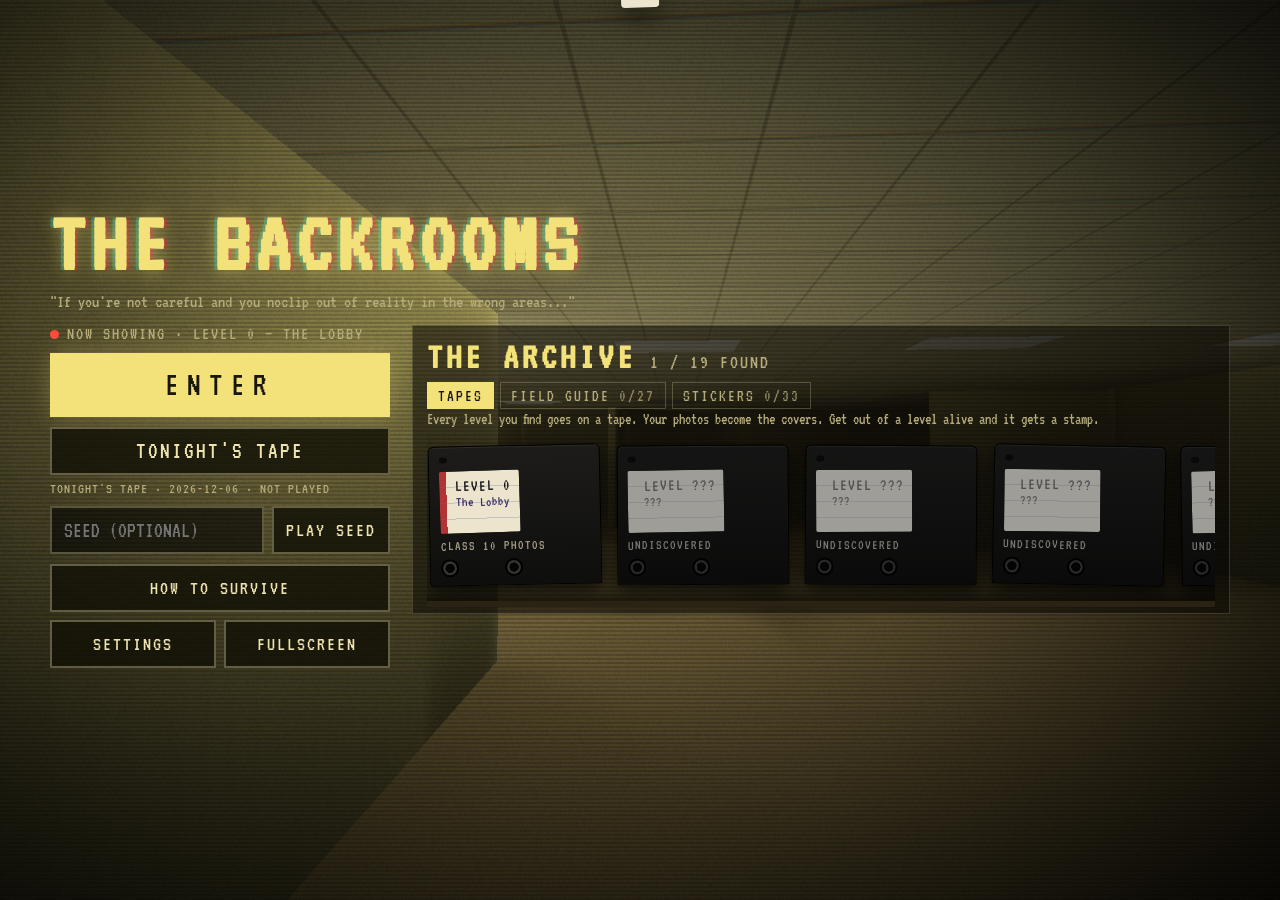
==== index.html @ b068b350 "Add Level 10 — Bumper Crop Endless farm plots streamed around the player: golden wheat, pale barley," ====
<!doctype html>
<html lang="en">
<head>
  <meta charset="utf-8">
  <meta name="viewport" content="width=device-width, initial-scale=1, maximum-scale=1, user-scalable=no, viewport-fit=cover">
  <meta name="theme-color" content="#1a1708">
  <meta name="apple-mobile-web-app-capable" content="yes">
  <meta name="mobile-web-app-capable" content="yes">
  <meta name="apple-mobile-web-app-status-bar-style" content="black-translucent">
  <title>The Backrooms</title>
  <link rel="manifest" href="manifest.webmanifest">
  <link rel="preconnect" href="https://fonts.googleapis.com">
  <link rel="preconnect" href="https://fonts.gstatic.com" crossorigin>
  <link href="https://fonts.googleapis.com/css2?family=VT323&family=Permanent+Marker&display=swap" rel="stylesheet">
  <link rel="stylesheet" href="css/style.css">
  <script type="importmap">
    { "imports": { "three": "./vendor/three.module.min.js" } }
  </script>
</head>
<body>
  <div id="game"></div>

  <!-- Touch controls: joystick + look area cover the screen; buttons on top. -->
  <div id="touch-layer" class="hidden">
    <div id="joy-base"><div id="joy-knob"></div></div>
  </div>
  <div id="touch-buttons" class="hidden">
    <button class="tbtn big hidden" id="btn-act" aria-label="Action"><svg viewBox="0 0 24 24"><path d="M3 21L19 5M15 4l5 0 0 5M8 13l3 3" fill="none" stroke="currentColor" stroke-width="2" stroke-linecap="round"/></svg><span id="act-label"></span></button>
    <button class="tbtn slot disabled" id="btn-slot0" aria-label="Use backpack slot 1"><span>1</span></button>
    <button class="tbtn slot disabled" id="btn-slot1" aria-label="Use backpack slot 2"><span>2</span></button>
    <button class="tbtn slot disabled" id="btn-slot2" aria-label="Use backpack slot 3"><span>3</span></button>
    <button class="tbtn slot disabled" id="btn-slot3" aria-label="Use backpack slot 4"><span>4</span></button>
    <button class="tbtn" id="btn-ears" aria-label="Cover ears">
      <svg viewBox="0 0 24 24"><path d="M7 9a5 5 0 0 1 10 0c0 3-3 4-3 7a3 3 0 0 1-5 2" fill="none" stroke="currentColor" stroke-width="2" stroke-linecap="round"/><path d="M10 10a2 2 0 0 1 4 0" fill="none" stroke="currentColor" stroke-width="2" stroke-linecap="round"/></svg>
      <span id="cover-label">EARS</span>
    </button>
    <button class="tbtn" id="btn-drink" aria-label="Drink Almond Water">
      <svg viewBox="0 0 24 24"><path d="M10 2h4v3l2 3v13a1 1 0 0 1-1 1H9a1 1 0 0 1-1-1V8l2-3z" fill="none" stroke="currentColor" stroke-width="2" stroke-linejoin="round"/><path d="M8 13h8" stroke="currentColor" stroke-width="2"/></svg>
      <span id="drink-count">0</span>
    </button>
    <button class="tbtn" id="btn-light" aria-label="Flashlight">
      <svg viewBox="0 0 24 24"><path d="M6 3h12l-2 6H8z" fill="none" stroke="currentColor" stroke-width="2" stroke-linejoin="round"/><path d="M9 9h6v12H9z" fill="none" stroke="currentColor" stroke-width="2"/></svg>
      <span>LIGHT</span>
    </button>
    <button class="tbtn big" id="btn-run" aria-label="Run">
      <svg viewBox="0 0 24 24"><circle cx="14" cy="4" r="2" fill="currentColor"/><path d="M8 21l3-6 3 2v5M6 11l3-3h4l2 4 3 1M11 8l-1 6" fill="none" stroke="currentColor" stroke-width="2" stroke-linecap="round" stroke-linejoin="round"/></svg>
      <span>RUN</span>
    </button>
  </div>

  <div id="hud" class="hidden">
    <div id="rec"><span class="dot"></span>REC <span id="rec-time">00:00:00</span></div>
    <div id="boss"><label></label><div class="bar"><div class="fill"></div></div></div>
    <button id="btn-cam" aria-label="Take a photo">
      <svg viewBox="0 0 24 24" fill="none" stroke="currentColor" stroke-width="2" stroke-linejoin="round"><rect x="2" y="7" width="14" height="11" rx="1"/><path d="M16 11l6-3v9l-6-3z"/><circle cx="6" cy="10" r="1" fill="currentColor"/></svg>
    </button>
    <button id="btn-pause" aria-label="Pause">
      <svg viewBox="0 0 24 24"><rect x="6" y="4" width="4" height="16" fill="currentColor"/><rect x="14" y="4" width="4" height="16" fill="currentColor"/></svg>
    </button>
    <div id="stats">
      <div class="stat" id="stat-sanity"><label>SANITY</label><div class="bar"><div class="fill"></div></div></div>
      <div class="stat" id="stat-health"><label>HEALTH</label><div class="bar"><div class="fill"></div></div></div>
      <div class="stat" id="stat-stamina"><label>STAMINA</label><div class="bar"><div class="fill"></div></div></div>
      <div class="stat" id="stat-battery"><label>BATTERY</label><div class="bar"><div class="fill"></div></div></div>
      <div class="stat hidden" id="stat-breath"><label>BREATH</label><div class="bar"><div class="fill"></div></div></div>
      <div class="stat hidden" id="stat-warmth"><label>WARMTH</label><div class="bar"><div class="fill"></div></div></div>
      <div class="stat hidden" id="stat-hull"><label>BOAT HULL</label><div class="bar"><div class="fill"></div></div></div>
      <button id="bag" aria-label="Open backpack"><label>BACKPACK <small id="bag-key">TAB</small></label>
        <div class="bag-slots"><div class="bag-slot" id="bag-slot0"><span class="empty">EMPTY</span></div><div class="bag-slot" id="bag-slot1"><span class="empty">EMPTY</span></div><div class="bag-slot" id="bag-slot2"><span class="empty">EMPTY</span></div><div class="bag-slot" id="bag-slot3"><span class="empty">EMPTY</span></div></div>
      </button>
    </div>
    <div id="crosshair"></div>
    <div id="ears-warning">COVER YOUR EARS</div>
    <div id="msg"></div>
    <div id="controls-hint"></div>
    <div id="fps"></div>
    <div id="photo-toast"><img alt=""><span></span></div>
  </div>

  <div id="backpack" class="hidden">
    <div class="bp-box">
      <div class="bp-head"><h2>BACKPACK</h2><span id="bp-count">0/4</span><button class="mbtn small" id="bp-close">CLOSE</button></div>
      <div class="bp-slot" data-slot="0"><div class="bp-icon"></div><div class="bp-text"><b class="bp-name"></b><p class="bp-desc"></p></div><div class="bp-actions"><button class="mbtn small bp-use">USE</button><button class="mbtn small bp-drop">DROP</button></div></div>
      <div class="bp-slot" data-slot="1"><div class="bp-icon"></div><div class="bp-text"><b class="bp-name"></b><p class="bp-desc"></p></div><div class="bp-actions"><button class="mbtn small bp-use">USE</button><button class="mbtn small bp-drop">DROP</button></div></div>
      <div class="bp-slot" data-slot="2"><div class="bp-icon"></div><div class="bp-text"><b class="bp-name"></b><p class="bp-desc"></p></div><div class="bp-actions"><button class="mbtn small bp-use">USE</button><button class="mbtn small bp-drop">DROP</button></div></div>
      <div class="bp-slot" data-slot="3"><div class="bp-icon"></div><div class="bp-text"><b class="bp-name"></b><p class="bp-desc"></p></div><div class="bp-actions"><button class="mbtn small bp-use">USE</button><button class="mbtn small bp-drop">DROP</button></div></div>
      <div class="bp-help" id="bp-help"></div>
    </div>
  </div>

  <div id="level-card"><div class="lc-name"></div><div class="lc-title"></div><div class="lc-diff"></div></div>
  <div id="hurt"></div>
  <div id="fade"></div>
  <div id="flash"></div>
  <div id="glitch"></div>

  <!-- Screens -->
  <div id="screens">
    <section class="screen" id="screen-menu">
      <div class="menu-wrap">
        <header class="menu-head">
          <h1 class="title">THE BACKROOMS</h1>
          <p class="tagline">"If you're not careful and you noclip out of reality in the wrong areas..."</p>
        </header>
        <div class="menu-grid">
          <div class="menu-side">
            <p class="now-showing"><span class="dot"></span>NOW SHOWING &middot; <span id="menu-level">LEVEL 0 &mdash; THE LOBBY</span></p>
            <button class="mbtn primary big-enter" id="btn-start">ENTER</button>
            <button class="mbtn" id="btn-daily">TONIGHT'S TAPE</button>
            <p class="daily-info" id="daily-info"></p>
            <div class="seed-row">
              <input id="seed-input" placeholder="SEED (optional)" maxlength="16" autocomplete="off" autocapitalize="characters" spellcheck="false">
              <button class="mbtn small" id="btn-seed">PLAY SEED</button>
            </div>
            <div class="side-btns">
              <button class="mbtn small" id="btn-howto">HOW TO SURVIVE</button>
              <button class="mbtn small" id="btn-settings">SETTINGS</button>
              <button class="mbtn small" id="btn-fullscreen">FULLSCREEN</button>
            </div>
            <p class="records" id="records"></p>
          </div>
          <div class="archive">
            <div class="archive-head">
              <h2>THE ARCHIVE</h2>
              <span id="archive-count"></span>
            </div>
            <div class="archive-tabs">
              <button class="atab on" data-tab="tapes">TAPES</button>
              <button class="atab" data-tab="guide">FIELD GUIDE <span id="guide-count"></span></button>
              <button class="atab" data-tab="stickers">STICKERS <span id="sticker-count"></span></button>
            </div>
            <div class="apane" data-pane="tapes">
              <p class="archive-sub">Every level you find goes on a tape. Your photos become the covers. Get out of a level alive and it gets a stamp.</p>
              <div class="shelf" id="unlocked-levels"></div>
            </div>
            <div class="apane hidden" data-pane="guide">
              <p class="archive-sub">Photograph an entity to document it. Your photo goes in the guide.</p>
              <div class="guide" id="guide"></div>
            </div>
            <div class="apane hidden" data-pane="stickers">
              <p class="archive-sub">Small things to do in the Backrooms. Each one gets you a sticker.</p>
              <div class="stickers" id="stickers"></div>
            </div>
          </div>
        </div>
      </div>
    </section>

    <section class="screen" id="screen-tape">
      <div class="tape-view">
        <div class="tv">
          <div class="tv-screen" id="tv-screen">
            <img id="tv-img" alt="">
            <span class="static" id="tv-static"></span>
            <div class="tv-msg" id="tv-msg"></div>
            <div class="tv-scan"></div>
          </div>
          <div class="tv-controls">
            <button class="mbtn small" id="tv-prev" aria-label="Previous photo">&#9664;</button>
            <span id="tv-count">0 / 0</span>
            <button class="mbtn small" id="tv-next" aria-label="Next photo">&#9654;</button>
            <button class="mbtn small" id="tv-save">SAVE</button>
            <button class="mbtn small" id="tv-del">ERASE</button>
          </div>
        </div>
        <div class="tape-info">
          <div class="tape-num" id="tape-num"></div>
          <h2 id="tape-title"></h2>
          <div class="tape-class" id="tape-class"></div>
          <p class="tape-blurb" id="tape-blurb"></p>
          <p class="tape-stats" id="tape-stats"></p>
          <div class="buttons">
            <button class="mbtn primary" id="tape-play">PLAY THIS LEVEL</button>
            <button class="mbtn" id="tape-back">BACK TO THE ARCHIVE</button>
          </div>
        </div>
      </div>
    </section>

    <section class="screen" id="screen-howto">
      <div class="menu-inner narrow">
        <h2>HOW TO SURVIVE</h2>
        <ul class="howto">
          <li>Find a <b>flickering wall</b> and throw yourself through it. It is somewhere different every time. Listen for its static.</li>
          <li>Your <b>sanity</b> drains in the hum. Darkness, red rooms and things you shouldn't see drain it faster.</li>
          <li>Drink <b>Almond Water</b> to steady your mind.</li>
          <li>When the buzzing <b>spikes</b>, cover your ears and keep moving until you're out of it.</li>
          <li>The halls <b>shift</b> when you aren't looking. Don't trust your memory.</li>
          <li>If you see a dark figure, don't stare. If it follows you, <b>run</b>.</li>
          <li>Your <b>backpack</b> holds 4 items. A <b>lead pipe</b> or a <b>road flare</b> stuns what's chasing you for a few seconds; it won't kill it.</li>
          <li>Watch your step near the Pitfalls.</li>
          <li>Where the buzzing quiets and the carpet dries, the rooms look half-built. There may be a <b>door</b>.</li>
          <li><b>Level 1</b>: when the lights die, something hunts the halls. Get into a corridor. Crates hold supplies, junk or worse. To leave, follow the pipes.</li>
          <li><b>Level 1.3</b> (through a white wall in Level 1): Detox Zones heal you, unless the Decay got there first. Never step into the black.</li>
          <li><b>Level 1.5</b> (through a fake window in Level 1): quiet whispers mean something is close. Don't look away from her. Follow the hum out.</li>
          <li><b>Level 2</b> (follow Level 1's pipes): narrow tunnels, many dead lights, whole sections that black out. Keep your flashlight ready. Nearly every door is locked; the odd ones aren't.</li>
          <li><b>Level 3</b> (through Level 2's red door): low passages make you crouch or crawl. Sanctums and Base Gamma are safe; entities won't follow you in. Don't touch sparking wires or stand in the purple. Find the old freight lift.</li>
          <li><b>Level 4</b> (Level 3's lift): a safe, empty office. Fill up on Almond Water at coolers, vending machines and fountains. Don't look out of windows that aren't blacked out. If you lose sight of an exit, it may move.</li>
          <li><b>Level 5</b> (Level 4's stairs and elevators): the Terror Hotel. Deathmoths circle the lights. The grand stair goes back up. Elevators go to other floors, one to Level 3; never ride to 13. Eat at the Homely Hotel and keep some meat for the cat. The boiler room's pipes carry Almond Water, but the deeper you go the hotter it gets.</li>
          <li><b>Level 6</b> (stairs by Level 5's furnace): total darkness, and your lights won't work. Keep moving; listen for waves to find the stairwell. Don't run over the wires. Wrong turns can close behind you.</li>
          <li><b>Level 7</b> (the stairwell in Level 6): don't go near the doorway unless you mean to. In the sea you swim where you look; hold C / Space (UP) to rise. Watch your breath and your warmth. Find the boat: steer it, and throw harpoons (click, R or THROW) at the serpent's head when it surfaces. Stay away from Fort Surrender.</li>
          <li><b>Level 601</b> (the neon EXIT door in Level 4): you can't die here, and you can't leave. Find the computer that's awake and let it type; get away from the Partygoers. Find the vending machine in the field. When the host comes, keep walking, and in the hallway follow the piano.</li>
          <li><b>Level 94</b> (escape Level 601): safe while the music plays. When it winds down, get inside a lit house before night. Drink at the fountain; take Almond Milk from the vans. In the castle, don't touch things while a Robo-Man is watching; find the invitation, and pass the King's test.</li>
          <li><b>Level 8</b> (Level 7's underwater cave, or a pool in Level 6): it's dark and your batteries die fast. Drink from the water (E). Follow the Light Guides, then the 9th Road's stakes. Cover your mouth in the gas. When the water rises, climb.</li>
          <li><b>Level 9</b> (the end of Level 8's 9th Road): stay on the sidewalk, especially in the fog. Search the houses for supplies. Don't stare at the tall figures in the yards. Follow the arrows on the street signs.</li>
          <li><b>Level 10</b> (off the walkway in Level 9's grass fields): safe, mostly. Don't stand still on the soil for long. Drink from the lakes; search the barns. Follow the dirt tracks a long way for Level 11.</li>
          <li><b>Level 14</b> (sometimes, through Level 4's windows, or falling from Level 63): it's beautiful. Don't listen. Cover your ears, follow the sound of water and stay near it. Don't stand still among the guests, and don't stare at the children.</li>
          <li><b>Level 15</b> (a white door in Level 14's forest): safe, but there's no Almond Water. Talk to Enric. Read the computers: three files fit together into a map to the door with no symbol over it. It's the way out.</li>
          <li><b>Level 63</b> (a rare metal door in Level 5): high in the sky and completely safe. Sit at a Meditation Point to clear your head. Monkey bars only hold as long as your stamina. Falling isn't fatal; you wake up somewhere else.</li>
          <li>Photograph an entity to add it to the <b>Field Guide</b>. Earn <b>stickers</b> for little goals. Try <b>Tonight's Tape</b>: one seed a day, the same for everyone.</li>
          <li>Press <b>V</b> (or the camera button) to take a photo. Your photos become the covers of your tapes in the menu's <b>Archive</b>.</li>
          <li><b>Level 0.2</b> falls apart once you're inside. Find the door back to Level 0 before the collapse reaches it. Cover your mouth in the dust. Outlets charge your flashlight.</li>
        </ul>
        <div class="controls-grid">
          <div><h3>KEYBOARD</h3>
            <p>WASD &middot; move<br>Mouse &middot; look<br>Shift &middot; run<br>C / Space &middot; cover ears / mouth<br>F &middot; flashlight<br>E &middot; drink<br>1 – 4 &middot; use backpack item<br>Shift + 1 – 4 &middot; drop it<br>Tab &middot; open backpack<br>V &middot; take a photo<br>Esc &middot; pause</p></div>
          <div><h3>TOUCH</h3>
            <p>Stick (bottom left) &middot; move<br>Drag anywhere else &middot; look<br>RUN &middot; toggle running<br>EARS / MOUTH &middot; hold to cover<br>LIGHT &middot; flashlight<br>Bottle &middot; drink<br>1 – 4 &middot; use backpack item<br>Tap BACKPACK &middot; open it (drop items there)<br>Camera (top right) &middot; take a photo</p></div>
        </div>
        <button class="mbtn" data-back>BACK</button>
      </div>
    </section>

    <section class="screen" id="screen-settings">
      <div class="menu-inner narrow">
        <h2>SETTINGS</h2>
        <div class="setting"><label for="set-look">Mouse sensitivity <output id="out-look"></output></label><input type="range" id="set-look" min="0.2" max="3" step="0.05"></div>
        <div class="setting"><label for="set-touch">Touch look sensitivity <output id="out-touch"></output></label><input type="range" id="set-touch" min="0.2" max="3" step="0.05"></div>
        <div class="setting"><label for="set-fov">Field of view <output id="out-fov"></output></label><input type="range" id="set-fov" min="60" max="100" step="1"></div>
        <div class="setting"><label for="set-volume">Volume <output id="out-volume"></output></label><input type="range" id="set-volume" min="0" max="1" step="0.05"></div>
        <div class="setting row"><label for="set-quality">Graphics</label>
          <select id="set-quality"><option value="auto">Auto</option><option value="low">Low</option><option value="medium">Medium</option><option value="high">High</option></select></div>
        <div class="setting row"><label for="set-invert">Invert look Y</label><input type="checkbox" id="set-invert"></div>
        <div class="setting row"><label for="set-fps">Show FPS</label><input type="checkbox" id="set-fps"></div>
        <button class="mbtn" data-back>BACK</button>
      </div>
    </section>

    <section class="screen" id="screen-loading">
      <div class="menu-inner"><p class="loading">NOCLIPPING<span class="dots"></span></p></div>
    </section>

    <section class="screen" id="screen-pause">
      <div class="menu-inner narrow">
        <h2>PAUSED</h2>
        <p class="sub" id="pause-info"></p>
        <div class="buttons">
          <button class="mbtn primary" id="btn-resume">RESUME</button>
          <button class="mbtn" id="btn-restart">RESTART (SAME LAYOUT)</button>
          <button class="mbtn" id="btn-newrun">NEW LAYOUT</button>
          <button class="mbtn" id="btn-pause-settings">SETTINGS</button>
          <button class="mbtn" id="btn-quit">QUIT TO MENU</button>
        </div>
      </div>
    </section>

    <section class="screen end" id="screen-dead">
      <div class="menu-inner narrow">
        <h2 class="bad">YOU ARE LOST</h2>
        <p class="sub" id="dead-cause"></p>
        <p class="sub" id="dead-stats"></p>
        <p class="route" id="dead-route"></p>
        <p class="sub new-stickers" id="dead-stickers"></p>
        <div class="buttons">
          <button class="mbtn primary" id="btn-dead-new">TRY AGAIN (NEW LAYOUT)</button>
          <button class="mbtn" id="btn-dead-retry">RETRY SAME LAYOUT</button>
          <button class="mbtn" id="btn-dead-menu">MENU</button>
        </div>
      </div>
    </section>

    <section class="screen end" id="screen-escaped">
      <div class="menu-inner narrow">
        <h2 class="good" id="esc-title">YOU NOCLIPPED THROUGH</h2>
        <p class="sub" id="esc-next"></p>
        <p class="sub" id="esc-stats"></p>
        <p class="route" id="esc-route"></p>
        <p class="sub new-stickers" id="esc-stickers"></p>
        <div class="buttons">
          <button class="mbtn primary" id="btn-esc-new">PLAY AGAIN (NEW LAYOUT)</button>
          <button class="mbtn" id="btn-esc-menu">MENU</button>
        </div>
      </div>
    </section>
  </div>

  <div id="sticker-toast"><span class="st-icon"></span><span class="st-text"><i class="st-kicker"></i><b class="st-title"></b><span class="st-sub"></span></span></div>

  <div id="rotate-hint">Turn your phone sideways for the best view</div>

  <noscript>The Backrooms needs JavaScript and WebGL.</noscript>
  <script type="module" src="src/main.js"></script>
</body>
</html>
---- css/style.css ----
:root {
  --fg: #ece3b0;
  --fg-dim: #b4ab7a;
  --accent: #f3e27a;
  --bad: #ff4a3a;
  --panel: rgba(18, 16, 6, 0.82);
  --safe-l: env(safe-area-inset-left, 0px);
  --safe-r: env(safe-area-inset-right, 0px);
  --safe-t: env(safe-area-inset-top, 0px);
  --safe-b: env(safe-area-inset-bottom, 0px);
}

* { box-sizing: border-box; }

html, body {
  margin: 0;
  height: 100%;
  overflow: hidden;
  background: #000;
  color: var(--fg);
  font-family: 'VT323', 'Courier New', ui-monospace, monospace;
  -webkit-user-select: none;
  user-select: none;
  -webkit-touch-callout: none;
  -webkit-tap-highlight-color: transparent;
  overscroll-behavior: none;
  touch-action: none;
}

#game, #game canvas {
  position: fixed;
  inset: 0;
  width: 100%;
  height: 100%;
  display: block;
}

.hidden { display: none !important; }

button { font-family: inherit; }

/* ---------- Touch controls ---------- */

#touch-layer {
  position: fixed;
  inset: 0;
  z-index: 5;
  touch-action: none;
}

#joy-base {
  position: absolute;
  left: calc(var(--safe-l) + 100px);
  bottom: calc(var(--safe-b) + 100px);
  width: 120px;
  height: 120px;
  transform: translate(-50%, 50%);
  border-radius: 50%;
  background: rgba(236, 227, 176, 0.06);
  border: 2px solid rgba(236, 227, 176, 0.28);
  pointer-events: none;
  opacity: 0.7;
  transition: opacity 0.12s;
}

#joy-base.active { opacity: 1; background: rgba(236, 227, 176, 0.1); }

#joy-knob {
  position: absolute;
  left: 50%;
  top: 50%;
  width: 52px;
  height: 52px;
  transform: translate(-50%, -50%);
  border-radius: 50%;
  background: rgba(236, 227, 176, 0.35);
  border: 2px solid rgba(236, 227, 176, 0.6);
}

#touch-buttons {
  position: fixed;
  right: calc(var(--safe-r) + 16px);
  bottom: calc(var(--safe-b) + 16px);
  z-index: 7;
  display: grid;
  grid-template-columns: auto auto;
  grid-template-areas:
    "slot0 slot1"
    "slot2 slot3"
    "drink light"
    "ears run";
  gap: 12px;
  align-items: end;
  justify-items: end;
}

.tbtn {
  width: 62px;
  height: 62px;
  border-radius: 50%;
  border: 2px solid rgba(236, 227, 176, 0.45);
  background: rgba(20, 18, 8, 0.38);
  color: var(--fg);
  display: flex;
  flex-direction: column;
  align-items: center;
  justify-content: center;
  gap: 1px;
  padding: 0;
  font-size: 14px;
  line-height: 1;
  touch-action: none;
  -webkit-backdrop-filter: blur(2px);
  backdrop-filter: blur(2px);
}

.tbtn svg { width: 24px; height: 24px; }
.tbtn.big { width: 82px; height: 82px; font-size: 16px; }
.tbtn.big svg { width: 32px; height: 32px; }
.tbtn.pressed, .tbtn.on { background: rgba(243, 226, 122, 0.4); border-color: var(--accent); }
.tbtn.disabled { opacity: 0.35; }
.tbtn.alert { animation: pulse 0.5s infinite alternate; border-color: var(--bad); }

#btn-drink { grid-area: drink; }
#btn-slot0 { grid-area: slot0; }
#btn-slot1 { grid-area: slot1; }
#btn-slot2 { grid-area: slot2; }
#btn-slot3 { grid-area: slot3; }
.tbtn.slot { width: 54px; height: 54px; font-size: 11px; }
.tbtn.slot svg { width: 20px; height: 20px; }
#btn-light { grid-area: light; }
#btn-ears { grid-area: ears; }
#btn-run { grid-area: run; }

@keyframes pulse { from { box-shadow: 0 0 0 0 rgba(255, 74, 58, 0.6); } to { box-shadow: 0 0 0 10px rgba(255, 74, 58, 0); } }

/* ---------- Backpack ---------- */

#bag {
  display: block;
  width: 100%;
  margin-top: 4px;
  padding: 0;
  border: 0;
  background: none;
  color: inherit;
  font: inherit;
  text-align: left;
  text-shadow: inherit;
  pointer-events: auto;
  touch-action: manipulation;
  cursor: pointer;
}
#bag label { display: block; opacity: 0.8; letter-spacing: 1px; cursor: inherit; }
#bag small { opacity: 0.6; font-size: 13px; margin-left: 4px; }
.bag-slots { display: grid; grid-template-columns: 1fr 1fr; gap: 6px; margin-top: 3px; }
.bag-slot {
  flex: 1;
  min-width: 0;
  display: flex;
  align-items: center;
  gap: 4px;
  height: 28px;
  padding: 0 5px;
  border: 1px solid rgba(236, 227, 176, 0.35);
  background: rgba(0, 0, 0, 0.35);
  font-size: 13px;
  white-space: nowrap;
  overflow: hidden;
}
.bag-slot.full { border-color: rgba(243, 226, 122, 0.7); }
.bag-slot svg { width: 16px; height: 16px; flex: none; }
.bag-slot .empty { opacity: 0.4; }

#backpack {
  position: fixed;
  inset: 0;
  z-index: 9;
  display: flex;
  align-items: center;
  justify-content: center;
  padding: calc(var(--safe-t) + 12px) calc(var(--safe-r) + 16px) calc(var(--safe-b) + 12px) calc(var(--safe-l) + 16px);
  background: rgba(0, 0, 0, 0.35);
  pointer-events: auto;
  touch-action: manipulation;
}
#backpack.hidden { display: none; }
.bp-box {
  width: min(520px, 100%);
  max-height: 100%;
  overflow-y: auto;
  background: var(--panel);
  border: 2px solid rgba(236, 227, 176, 0.45);
  padding: 14px 16px;
}
.bp-head { display: flex; align-items: center; gap: 12px; margin-bottom: 10px; }
.bp-head h2 { margin: 0; font-size: 28px; letter-spacing: 3px; color: var(--accent); }
.bp-head span { font-size: 20px; opacity: 0.8; flex: 1; }
.bp-slot {
  display: flex;
  align-items: center;
  gap: 12px;
  padding: 7px 10px;
  margin-bottom: 6px;
  border: 1px solid rgba(236, 227, 176, 0.35);
  background: rgba(0, 0, 0, 0.3);
}
.bp-slot.empty { opacity: 0.45; }
.bp-slot.empty .bp-actions { visibility: hidden; }
.bp-icon { width: 44px; height: 44px; flex: none; color: var(--accent); }
.bp-icon svg { width: 100%; height: 100%; }
.bp-text { flex: 1; min-width: 0; }
.bp-name { font-size: 20px; letter-spacing: 1px; }
.bp-desc { margin: 2px 0 0; font-size: 16px; opacity: 0.8; line-height: 1.15; }
.bp-actions { display: flex; gap: 6px; }
.bp-help { font-size: 15px; opacity: 0.7; text-align: center; margin-top: 4px; letter-spacing: 1px; }

/* ---------- HUD ---------- */

#hud {
  position: fixed;
  inset: 0;
  z-index: 6;
  pointer-events: none;
  text-shadow: 0 0 4px rgba(0, 0, 0, 0.8);
}

#rec {
  position: absolute;
  top: calc(var(--safe-t) + 12px);
  right: calc(var(--safe-r) + 124px);
  font-size: 22px;
  letter-spacing: 1px;
  opacity: 0.85;
}

#rec .dot {
  display: inline-block;
  width: 11px;
  height: 11px;
  border-radius: 50%;
  background: var(--bad);
  margin-right: 6px;
  animation: blink 1s steps(2) infinite;
}

@keyframes blink { 50% { opacity: 0; } }

#btn-pause {
  position: absolute;
  top: calc(var(--safe-t) + 8px);
  right: calc(var(--safe-r) + 12px);
  width: 46px;
  height: 46px;
  border-radius: 10px;
  border: 2px solid rgba(236, 227, 176, 0.4);
  background: rgba(20, 18, 8, 0.4);
  color: var(--fg);
  pointer-events: auto;
  padding: 10px;
  touch-action: manipulation;
}

#btn-cam {
  position: absolute;
  top: calc(var(--safe-t) + 8px);
  right: calc(var(--safe-r) + 66px);
  width: 46px;
  height: 46px;
  border-radius: 10px;
  border: 2px solid rgba(236, 227, 176, 0.4);
  background: rgba(20, 18, 8, 0.4);
  color: var(--fg);
  pointer-events: auto;
  padding: 9px;
  touch-action: manipulation;
}

#photo-toast {
  position: absolute;
  left: calc(var(--safe-l) + 14px);
  bottom: calc(var(--safe-b) + 48px);
  display: flex;
  align-items: center;
  gap: 10px;
  padding: 6px 10px 6px 6px;
  background: var(--panel);
  border: 1px solid rgba(236, 227, 176, 0.4);
  font-size: 17px;
  letter-spacing: 1px;
  opacity: 0;
  transform: translateY(10px);
  transition: opacity 0.3s, transform 0.3s;
}
#photo-toast.show { opacity: 1; transform: none; }
#photo-toast img { width: 96px; height: 72px; object-fit: cover; display: block; }

#stats {
  position: absolute;
  top: calc(var(--safe-t) + 12px);
  left: calc(var(--safe-l) + 14px);
  width: min(180px, 38vw);
  font-size: 16px;
}

.stat { margin-bottom: 6px; transition: opacity 0.4s; }
.stat label { display: block; opacity: 0.8; letter-spacing: 1px; }
.stat .bar { height: 6px; background: rgba(0, 0, 0, 0.45); border: 1px solid rgba(236, 227, 176, 0.35); }
.stat .fill { height: 100%; width: 100%; background: var(--fg); transform-origin: left; transition: background 0.3s; }
#stat-sanity .fill { background: #d9cf86; }
#stat-sanity.low .fill { background: var(--bad); }
#stat-stamina .fill { background: #9fc7d0; }
#stat-battery .fill { background: #e6e6e6; }
.stat.faded { opacity: 0; }
#stat-breath .fill { background: #8fd0e8; }
#stat-warmth .fill { background: #e8a070; }
#stat-hull .fill { background: #c8b090; }
.stat.low .fill { background: var(--bad); }

/* A boss's health, top centre. */
#boss {
  position: absolute;
  top: calc(var(--safe-t) + 54px);
  left: 50%;
  transform: translateX(-50%);
  width: min(420px, 60vw);
  text-align: center;
  font-size: 15px;
  letter-spacing: 3px;
  opacity: 0;
  transition: opacity 0.6s;
  pointer-events: none;
}
#boss.show { opacity: 1; }
#boss label { display: block; margin-bottom: 4px; color: #e8c8b0; text-shadow: 0 0 6px rgba(0, 0, 0, 0.8); }
#boss .bar { height: 7px; background: rgba(0, 0, 0, 0.55); border: 1px solid rgba(236, 200, 176, 0.5); }
#boss .fill { height: 100%; background: #b03a28; transform-origin: left; transition: transform 0.3s; }

#btn-act {
  position: fixed;
  right: calc(var(--safe-r) + 172px);
  bottom: calc(var(--safe-b) + 16px);
  border-color: rgba(243, 190, 140, 0.7);
}
.stat-line { font-size: 16px; opacity: 0.85; }

#crosshair {
  position: absolute;
  left: 50%;
  top: 50%;
  width: 4px;
  height: 4px;
  margin: -2px 0 0 -2px;
  border-radius: 50%;
  background: rgba(236, 227, 176, 0.5);
}

#msg {
  position: absolute;
  left: 50%;
  top: 26%;
  transform: translateX(-50%);
  width: min(70vw, 640px);
  text-align: center;
  font-size: clamp(20px, 3.4vw, 30px);
  opacity: 0;
  transition: opacity 0.6s;
}

#msg.show { opacity: 1; }

#ears-warning {
  position: absolute;
  left: 50%;
  top: 15%;
  transform: translateX(-50%);
  font-size: clamp(22px, 4vw, 34px);
  color: var(--bad);
  letter-spacing: 3px;
  opacity: 0;
  transition: opacity 0.3s;
}

#ears-warning.show { opacity: 1; animation: blink 0.6s steps(2) infinite; }
#ears-warning.covered { color: var(--fg-dim); animation: none; }

#controls-hint {
  position: absolute;
  left: 50%;
  bottom: calc(var(--safe-b) + 18px);
  transform: translateX(-50%);
  font-size: 18px;
  opacity: 0.7;
  white-space: nowrap;
  transition: opacity 1s;
}

#fps {
  position: absolute;
  left: calc(var(--safe-l) + 14px);
  bottom: calc(var(--safe-b) + 8px);
  font-size: 16px;
  opacity: 0.7;
}

/* ---------- Overlays ---------- */

#fade, #flash, #glitch {
  position: fixed;
  inset: 0;
  pointer-events: none;
}

#fade { z-index: 9; background: #000; opacity: 0; }
#hurt {
  position: fixed;
  inset: 0;
  z-index: 8;
  pointer-events: none;
  opacity: 0;
  background: radial-gradient(ellipse at center, transparent 35%, rgba(150, 0, 0, 0.75));
}

#level-card {
  position: fixed;
  left: 50%;
  top: 64%;
  transform: translate(-50%, -50%);
  z-index: 8;
  text-align: center;
  pointer-events: none;
  opacity: 0;
  transition: opacity 1.2s;
  text-shadow: 0 0 8px rgba(0, 0, 0, 0.9);
  white-space: nowrap;
}

#level-card.show { opacity: 1; transition: opacity 0.5s; }
#level-card .lc-name { font-size: clamp(42px, 9vw, 80px); letter-spacing: 6px; color: var(--accent); }
#level-card .lc-title { font-size: clamp(22px, 4vw, 32px); letter-spacing: 4px; }
#level-card .lc-diff { font-size: clamp(16px, 3vw, 22px); letter-spacing: 3px; color: var(--fg-dim); margin-top: 4px; }

#flash { z-index: 9; background: #fff; opacity: 0; mix-blend-mode: screen; }

#glitch {
  z-index: 9;
  opacity: 0;
  background:
    repeating-linear-gradient(0deg, rgba(255, 255, 255, 0.12) 0 2px, transparent 2px 5px),
    linear-gradient(90deg, rgba(255, 0, 60, 0.25), rgba(0, 255, 230, 0.2));
}

#glitch.on { animation: glitch 0.12s steps(3) infinite; opacity: 1; }

@keyframes glitch {
  0% { transform: translate(0, 0); filter: hue-rotate(0deg); }
  33% { transform: translate(-8px, 3px); filter: hue-rotate(90deg); }
  66% { transform: translate(6px, -4px); filter: hue-rotate(200deg); }
}

/* ---------- Screens ---------- */

#screens { position: fixed; inset: 0; z-index: 10; pointer-events: none; }

.screen {
  position: absolute;
  inset: 0;
  display: none;
  align-items: center;
  justify-content: center;
  pointer-events: auto;
  overflow-y: auto;
  background:
    repeating-linear-gradient(0deg, rgba(0, 0, 0, 0.18) 0 2px, transparent 2px 4px),
    radial-gradient(ellipse at center, rgba(60, 54, 18, 0.55), rgba(0, 0, 0, 0.92));
  padding: calc(var(--safe-t) + 16px) calc(var(--safe-r) + 16px) calc(var(--safe-b) + 16px) calc(var(--safe-l) + 16px);
  touch-action: pan-y;
}

.screen.active { display: flex; }
#screen-menu {
  background:
    repeating-linear-gradient(0deg, rgba(0, 0, 0, 0.16) 0 2px, transparent 2px 4px),
    radial-gradient(ellipse at 30% 40%, rgba(40, 36, 10, 0.25), rgba(0, 0, 0, 0.88));
  align-items: flex-start;
}

.menu-inner { width: min(560px, 100%); text-align: center; margin: auto; }
.menu-inner.narrow { width: min(520px, 100%); }

.title {
  font-size: clamp(48px, 11vw, 96px);
  margin: 0;
  letter-spacing: 6px;
  color: var(--accent);
  text-shadow: 0 0 18px rgba(243, 226, 122, 0.45), 3px 0 rgba(255, 0, 60, 0.35), -3px 0 rgba(0, 255, 230, 0.25);
  animation: titleflicker 6s infinite;
}

@keyframes titleflicker {
  0%, 92%, 100% { opacity: 1; }
  93% { opacity: 0.4; }
  94% { opacity: 1; }
  96% { opacity: 0.6; }
}

.subtitle { font-size: clamp(22px, 4vw, 30px); margin: 4px 0 6px; letter-spacing: 3px; }
.tagline { font-size: 18px; color: var(--fg-dim); margin: 0 0 22px; }
h2 { font-size: clamp(34px, 7vw, 52px); margin: 0 0 12px; letter-spacing: 3px; color: var(--accent); }
h2.bad { color: var(--bad); }
h3 { margin: 0 0 4px; font-size: 22px; color: var(--accent); }
.sub { font-size: 21px; color: var(--fg); margin: 6px 0; }

.buttons { display: flex; flex-direction: column; gap: 10px; align-items: stretch; margin-top: 16px; }

.mbtn {
  font-size: 24px;
  letter-spacing: 2px;
  padding: 10px 18px;
  min-height: 48px;
  background: var(--panel);
  color: var(--fg);
  border: 2px solid rgba(236, 227, 176, 0.35);
  cursor: pointer;
  touch-action: manipulation;
}

.mbtn:hover, .mbtn:focus-visible { border-color: var(--accent); color: var(--accent); outline: none; }
.mbtn.primary { border-color: var(--accent); color: #1a1708; background: var(--accent); }
.mbtn.primary:hover { background: #fff3a8; color: #1a1708; }
.mbtn.small { font-size: 20px; padding: 8px 12px; white-space: nowrap; }
[data-back] { margin-top: 16px; width: 100%; }

.seed-row { display: flex; gap: 8px; }

.seed-row input {
  flex: 1;
  min-width: 0;
  font-family: inherit;
  font-size: 22px;
  padding: 8px 12px;
  background: rgba(0, 0, 0, 0.6);
  color: var(--fg);
  border: 2px solid rgba(236, 227, 176, 0.3);
  text-transform: uppercase;
  -webkit-user-select: text;
  user-select: text;
}

.records { margin-top: 18px; font-size: 19px; color: var(--fg-dim); min-height: 1em; }

.howto { text-align: left; font-size: 20px; line-height: 1.25; padding-left: 20px; }
.howto li { margin-bottom: 6px; }
.howto b { color: var(--accent); font-weight: normal; }
.controls-grid { display: grid; grid-template-columns: 1fr 1fr; gap: 12px; text-align: left; font-size: 18px; }
.controls-grid p { margin: 0; color: var(--fg-dim); }

.setting { text-align: left; margin: 10px 0; font-size: 21px; }
.setting label { display: flex; justify-content: space-between; }
.setting.row { display: flex; justify-content: space-between; align-items: center; }
.setting input[type=range] { width: 100%; accent-color: var(--accent); height: 28px; }
.setting input[type=checkbox] { width: 26px; height: 26px; accent-color: var(--accent); }
.setting select {
  font-family: inherit;
  font-size: 20px;
  background: rgba(0, 0, 0, 0.6);
  color: var(--fg);
  border: 2px solid rgba(236, 227, 176, 0.3);
  padding: 4px 8px;
}

.loading { font-size: 34px; letter-spacing: 4px; }
.dots::after { content: ''; animation: dots 1.2s steps(4) infinite; }
@keyframes dots { 0% { content: ''; } 25% { content: '.'; } 50% { content: '..'; } 75% { content: '...'; } }

#rotate-hint {
  display: none;
  position: fixed;
  left: 50%;
  top: calc(var(--safe-t) + 8px);
  transform: translateX(-50%);
  z-index: 11;
  font-size: 18px;
  color: var(--fg-dim);
  pointer-events: none;
  white-space: nowrap;
}

@media (orientation: portrait) and (pointer: coarse) {
  body.in-menu #rotate-hint { display: block; }
}

@media (max-height: 480px) {
  .title { font-size: 52px; }
  .tagline { margin-bottom: 10px; }
  .buttons { gap: 6px; margin-top: 8px; }
  .mbtn { min-height: 40px; padding: 6px 14px; font-size: 21px; }
  .howto { font-size: 18px; }
  #stats { font-size: 14px; }
  .tbtn { width: 56px; height: 56px; }
  #joy-base { left: calc(var(--safe-l) + 84px); bottom: calc(var(--safe-b) + 80px); }
  .tbtn.big { width: 72px; height: 72px; }
  .tbtn.slot { width: 48px; height: 48px; }
  #touch-buttons { gap: 8px; }
  .bag-slot { height: 24px; font-size: 12px; }
  .bp-box { padding: 10px 12px; }
  .bp-slot { padding: 6px 8px; margin-bottom: 6px; }
  .bp-icon { width: 34px; height: 34px; }
  .bp-desc { font-size: 14px; }
  .bp-head h2 { font-size: 24px; }
}

@media (max-width: 420px) {
  .controls-grid { grid-template-columns: 1fr; }
}

/* Level 1.5: even the HUD is a negative. */
body.inverted #hud, body.inverted #level-card { filter: invert(1) grayscale(1); }

/* ---------- Main menu & the archive ---------- */

.menu-wrap { width: min(1180px, 100%); margin: auto; display: flex; flex-direction: column; gap: 14px; }
.menu-head { text-align: left; }
.menu-head .title { text-align: left; font-size: clamp(44px, 8vw, 88px); line-height: 0.95; }
.menu-head .tagline { margin: 6px 0 0; }
.menu-grid { display: grid; grid-template-columns: minmax(260px, 340px) 1fr; gap: 22px; align-items: start; }
.menu-side { display: flex; flex-direction: column; gap: 10px; }
.now-showing { margin: 0; font-size: 18px; letter-spacing: 2px; color: var(--fg-dim); text-align: left; white-space: nowrap; overflow: hidden; text-overflow: ellipsis; }
.now-showing .dot { display: inline-block; width: 9px; height: 9px; border-radius: 50%; background: var(--bad); margin-right: 8px; animation: blink 1s steps(2) infinite; }
.big-enter { font-size: 34px; min-height: 64px; letter-spacing: 8px; box-shadow: 0 0 24px rgba(243, 226, 122, 0.25); }
.side-btns { display: grid; grid-template-columns: 1fr 1fr; gap: 8px; }
.side-btns .mbtn:first-child { grid-column: span 2; }
.menu-side .records { text-align: left; margin: 2px 0 0; font-size: 17px; }

.archive { min-width: 0; background: rgba(10, 9, 4, 0.55); border: 1px solid rgba(236, 227, 176, 0.18); padding: 12px 14px 6px; }
.archive-head { display: flex; align-items: baseline; gap: 14px; }
.archive-head h2 { font-size: clamp(26px, 4vw, 38px); margin: 0; letter-spacing: 4px; }
#archive-count { font-size: 20px; letter-spacing: 2px; color: var(--fg-dim); }
.archive-sub { margin: 2px 0 8px; font-size: 16px; color: var(--fg-dim); text-align: left; }

.shelf {
  display: flex;
  gap: 16px;
  overflow-x: auto;
  overflow-y: hidden;
  padding: 10px 4px 16px;
  scroll-snap-type: x proximity;
  touch-action: pan-x pan-y;
  scrollbar-width: thin;
  scrollbar-color: rgba(236, 227, 176, 0.35) transparent;
  border-bottom: 6px solid #2a2212;
  box-shadow: inset 0 -10px 12px -10px rgba(0, 0, 0, 0.8);
}

/* A VHS cassette, standing on the shelf. */
.tape {
  --h: var(--hue, 40);
  flex: none;
  width: 172px;
  display: flex;
  flex-direction: column;
  gap: 0;
  padding: 10px 10px 8px;
  background: linear-gradient(180deg, #1d1c1a, #0e0e0d);
  border: 1px solid #000;
  border-radius: 6px 6px 3px 3px;
  box-shadow: 0 8px 18px rgba(0, 0, 0, 0.6), inset 0 1px 0 rgba(255, 255, 255, 0.08);
  color: #1a1a1a;
  font-family: inherit;
  text-align: left;
  cursor: pointer;
  scroll-snap-align: start;
  transform: rotate(var(--tilt, 0deg));
  transition: transform 0.18s, box-shadow 0.18s;
  touch-action: manipulation;
}
.tape:hover, .tape:focus-visible { transform: translateY(-8px) rotate(0deg); box-shadow: 0 16px 24px rgba(0, 0, 0, 0.7), 0 0 0 2px var(--accent); outline: none; }
.tape-window {
  position: relative;
  display: block;
  aspect-ratio: 4 / 3;
  background: #050505;
  border: 3px solid #0a0a0a;
  border-radius: 3px;
  overflow: hidden;
  box-shadow: inset 0 0 12px rgba(0, 0, 0, 0.9);
}
.tape-window img { width: 100%; height: 100%; object-fit: cover; display: block; filter: saturate(0.9) contrast(1.05); }
.tape-window::after {
  content: '';
  position: absolute;
  inset: 0;
  background: repeating-linear-gradient(0deg, rgba(0, 0, 0, 0.25) 0 1px, transparent 1px 3px), linear-gradient(160deg, rgba(255, 255, 255, 0.14), transparent 45%);
  pointer-events: none;
}
.static {
  position: absolute;
  inset: 0;
  display: block;
  background: var(--static) 0 0 / 128px 96px;
  image-rendering: pixelated;
  opacity: 0.55;
  animation: static 0.35s steps(4) infinite;
}
@keyframes static { 0% { background-position: 0 0; } 25% { background-position: -37px 21px; } 50% { background-position: 53px -44px; } 75% { background-position: -11px 61px; } }
.nosig {
  position: absolute;
  inset: 0;
  display: flex;
  align-items: center;
  justify-content: center;
  font-size: 18px;
  letter-spacing: 2px;
  color: #f0f0e6;
  text-shadow: 0 0 6px #000, 0 0 2px #000;
}
.tape-label {
  display: block;
  margin-top: 8px;
  padding: 6px 8px 5px;
  min-height: 62px;
  background:
    repeating-linear-gradient(180deg, transparent 0 15px, rgba(80, 110, 160, 0.28) 15px 16px),
    linear-gradient(90deg, hsl(var(--h) 55% 45%) 0 7px, #ece4cc 7px);
  border-radius: 2px;
  transform: rotate(-0.6deg);
}
.tape-label b { display: block; padding-left: 8px; font-family: 'Permanent Marker', 'VT323', cursive; font-weight: normal; font-size: 17px; letter-spacing: 1px; color: #15151a; }
.tape-label em { display: block; padding-left: 8px; font-family: 'Permanent Marker', 'VT323', cursive; font-style: normal; font-size: 14px; line-height: 1.15; color: #3a2a6a; }
.tape-foot { display: flex; justify-content: space-between; margin-top: 6px; font-size: 14px; letter-spacing: 1px; color: #a8a08a; }
.tape-foot i { font-style: normal; }
.tape-reels { display: flex; justify-content: center; gap: 46px; margin-top: 6px; }
.tape-reels i { width: 18px; height: 18px; border-radius: 50%; background: radial-gradient(circle, #050505 35%, #3a3a36 38%, #2a2a28 60%, #111 62%); box-shadow: inset 0 0 0 2px #000; }
.tape:hover .tape-reels i { animation: spin 1.2s linear infinite; }
@keyframes spin { to { transform: rotate(360deg); } }
.tape.locked { cursor: not-allowed; filter: grayscale(0.7) brightness(0.75); }
.tape.locked .tape-label { background: repeating-linear-gradient(180deg, transparent 0 15px, rgba(80, 110, 160, 0.2) 15px 16px), #d8d2bc; }
.tape.locked .tape-label b, .tape.locked .tape-label em { color: #6a6a6a; }
.tape.locked:hover { box-shadow: 0 16px 24px rgba(0, 0, 0, 0.7), 0 0 0 2px rgba(255, 74, 58, 0.6); }
.tape.nope { animation: nope 0.35s; }
@keyframes nope { 20% { transform: translateX(-6px); } 40% { transform: translateX(6px); } 60% { transform: translateX(-4px); } 80% { transform: translateX(3px); } }

/* ---------- Watching a tape ---------- */

#screen-tape { background: radial-gradient(ellipse at 35% 45%, rgba(30, 28, 12, 0.6), rgba(0, 0, 0, 0.96)); }
.tape-view { width: min(1120px, 100%); margin: auto; display: grid; grid-template-columns: minmax(0, 1.35fr) minmax(240px, 1fr); gap: 24px; align-items: center; }
.tv { background: linear-gradient(180deg, #24221c, #121110); border: 1px solid #000; border-radius: 18px; padding: 18px 18px 12px; box-shadow: 0 20px 40px rgba(0, 0, 0, 0.7), inset 0 1px 0 rgba(255, 255, 255, 0.06); }
.tv-screen { position: relative; aspect-ratio: 4 / 3; background: #000; border-radius: 14px / 18px; overflow: hidden; box-shadow: inset 0 0 40px rgba(0, 0, 0, 0.9), 0 0 0 4px #050505; }
.tv-screen img { width: 100%; height: 100%; object-fit: cover; display: block; }
.tv-screen .static { opacity: 0.8; }
.tv-msg { position: absolute; inset: 0; display: flex; align-items: center; justify-content: center; padding: 20px; text-align: center; font-size: 22px; letter-spacing: 2px; color: #f0f0e6; text-shadow: 0 0 6px #000, 0 0 2px #000; }
.tv-msg:empty { display: none; }
.tv-scan { position: absolute; inset: 0; pointer-events: none; background: repeating-linear-gradient(0deg, rgba(0, 0, 0, 0.22) 0 1px, transparent 1px 3px), radial-gradient(ellipse at center, transparent 55%, rgba(0, 0, 0, 0.55)); }
.tv-screen.roll img { animation: roll 0.45s steps(6); }
@keyframes roll {
  0% { transform: translateY(-30%) skewX(8deg); filter: brightness(2) contrast(0.6); }
  40% { transform: translateY(6%) skewX(-4deg); filter: brightness(1.4); }
  100% { transform: none; filter: none; }
}
.tv-controls { display: flex; align-items: center; justify-content: center; gap: 8px; margin-top: 10px; font-size: 20px; letter-spacing: 2px; }
.tv-controls .mbtn:disabled { opacity: 0.35; cursor: default; }
#tv-count { min-width: 70px; text-align: center; color: var(--fg-dim); }
.tape-info { text-align: left; }
.tape-num { font-family: 'Permanent Marker', 'VT323', cursive; font-size: clamp(26px, 4vw, 40px); color: var(--fg); }
.tape-info h2 { margin: 0 0 4px; }
.tape-class { font-size: 20px; letter-spacing: 3px; color: var(--fg-dim); }
.tape-blurb { font-size: 20px; line-height: 1.25; margin: 12px 0 8px; }
.tape-stats { font-size: 18px; letter-spacing: 1px; color: var(--fg-dim); margin: 0 0 6px; }

@media (max-width: 860px) {
  .menu-grid { grid-template-columns: 1fr; gap: 14px; }
  .tape-view { grid-template-columns: 1fr; }
}
@media (max-height: 480px) {
  .menu-head .title { font-size: 46px; }
  .menu-head .tagline { font-size: 15px; }
  .now-showing { font-size: 15px; }
  .menu-wrap { gap: 8px; }
  .big-enter { font-size: 28px; min-height: 50px; }
  .menu-grid { grid-template-columns: minmax(220px, 280px) 1fr; gap: 14px; }
  .tape { width: 138px; padding: 7px 7px 6px; }
  .tape-label { min-height: 50px; padding: 4px 6px; }
  .tape-label b { font-size: 14px; }
  .tape-label em { font-size: 12px; }
  .tape-reels { display: none; }
  .archive-sub { display: none; }
  .tape-view { grid-template-columns: minmax(0, 1fr) minmax(220px, 0.9fr); gap: 14px; }
  .tv { padding: 10px 10px 8px; }
  .tape-blurb { font-size: 17px; }
}

/* ---------- Stickers, the field guide, the route ---------- */

#sticker-toast {
  position: fixed;
  top: calc(var(--safe-t) + 14px);
  left: 50%;
  z-index: 30;
  display: flex;
  align-items: center;
  gap: 12px;
  padding: 8px 16px 8px 10px;
  background: #ece4cc;
  color: #1a1a1a;
  border-radius: 4px;
  box-shadow: 0 10px 24px rgba(0, 0, 0, 0.6);
  transform: translate(-50%, -140%) rotate(-2deg);
  transition: transform 0.35s cubic-bezier(.2, 1.4, .4, 1);
  pointer-events: none;
  max-width: min(460px, 90vw);
}
#sticker-toast.show { transform: translate(-50%, 0) rotate(-2deg); }
.st-icon { font-size: 34px; line-height: 1; filter: drop-shadow(0 2px 0 #fff) drop-shadow(0 -1px 0 #fff); }
.st-text { display: flex; flex-direction: column; text-align: left; }
.st-kicker { font-style: normal; font-size: 13px; letter-spacing: 2px; color: #8a2a2a; }
.st-title { font-family: 'Permanent Marker', 'VT323', cursive; font-weight: normal; font-size: 20px; letter-spacing: 1px; }
.st-sub { font-size: 15px; color: #4a4a4a; }

.daily-info { margin: -4px 0 0; font-size: 15px; letter-spacing: 1px; color: var(--fg-dim); text-align: left; }

.archive-tabs { display: flex; gap: 6px; margin: 6px 0 2px; flex-wrap: wrap; }
.atab { background: transparent; color: var(--fg-dim); border: 1px solid rgba(236, 227, 176, 0.25); padding: 4px 10px; font: inherit; font-size: 17px; letter-spacing: 2px; cursor: pointer; }
.atab.on { color: #15151a; background: var(--accent); border-color: var(--accent); }
.atab span { opacity: 0.75; }

.guide, .stickers { display: grid; grid-template-columns: repeat(auto-fill, minmax(150px, 1fr)); gap: 12px; padding: 8px 2px 14px; max-height: 52vh; overflow-y: auto; }
.gcard { background: #ece4cc; color: #1a1a1a; padding: 6px 6px 8px; transform: rotate(var(--tilt, 0deg)); box-shadow: 0 6px 14px rgba(0, 0, 0, 0.5); text-align: left; }
.gcard .gpic { position: relative; aspect-ratio: 4 / 3; background: #111; overflow: hidden; }
.gcard .gpic img { width: 100%; height: 100%; object-fit: cover; display: block; filter: sepia(0.25); }
.gcard b { display: block; margin-top: 5px; font-family: 'Permanent Marker', 'VT323', cursive; font-weight: normal; font-size: 16px; }
.gcard p { margin: 2px 0 0; font-size: 13px; line-height: 1.15; color: #3a3a3a; }
.gcard small { display: block; margin-top: 3px; font-size: 12px; color: #8a6a4a; letter-spacing: 1px; }
.gcard.unknown { filter: grayscale(1) brightness(0.55); }
.gcard.unknown b { color: #555; }

.sticker { display: flex; gap: 10px; align-items: center; padding: 8px; border: 1px dashed rgba(236, 227, 176, 0.2); text-align: left; }
.sticker .sicon { font-size: 30px; width: 40px; text-align: center; flex: none; }
.sticker b { display: block; font-size: 17px; letter-spacing: 1px; }
.sticker span { font-size: 14px; color: var(--fg-dim); }
.sticker.got { border: 1px solid rgba(243, 226, 122, 0.5); background: rgba(243, 226, 122, 0.08); }
.sticker.got .sicon { filter: drop-shadow(0 2px 0 #fff) drop-shadow(0 -1px 0 #fff); transform: rotate(-6deg); }
.sticker:not(.got) .sicon { filter: grayscale(1) opacity(0.35); }
.sticker:not(.got) b { color: var(--fg-dim); }

/* A rubber stamp on the tape window: you got out of this level alive. */
.stamp { position: absolute; right: 6px; bottom: 8px; padding: 1px 6px; border: 2px solid #c8302a; color: #e8402a; font-size: 14px; letter-spacing: 2px; transform: rotate(-12deg); background: rgba(0, 0, 0, 0.35); text-shadow: 0 0 2px #000; z-index: 2; }
.skulls { color: #c88; }

.route { margin: 6px auto 0; max-width: 640px; font-size: 18px; letter-spacing: 1px; color: var(--accent); line-height: 1.4; }
.route:empty, .new-stickers:empty { display: none; }
.new-stickers { font-size: 24px; }
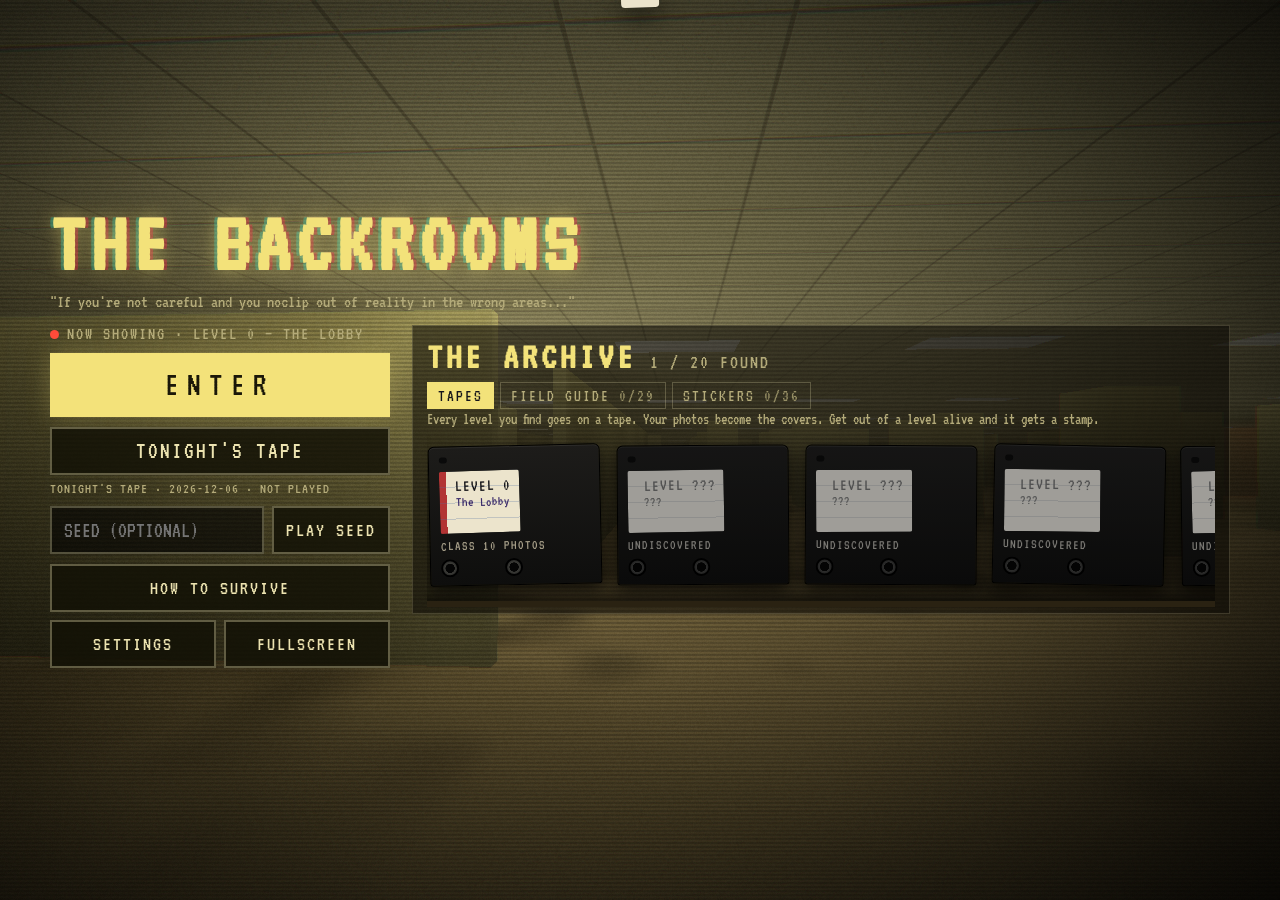
==== commit 917e7a1a: "Add Level 11 — The City That Never Sleeps An endless city streamed block by block: downtown towers o" ====
--- a/index.html
+++ b/index.html
@@ -204,6 +204,7 @@
           <li><b>Level 8</b> (Level 7's underwater cave, or a pool in Level 6): it's dark and your batteries die fast. Drink from the water (E). Follow the Light Guides, then the 9th Road's stakes. Cover your mouth in the gas. When the water rises, climb.</li>
           <li><b>Level 9</b> (the end of Level 8's 9th Road): stay on the sidewalk, especially in the fog. Search the houses for supplies. Don't stare at the tall figures in the yards. Follow the arrows on the street signs.</li>
           <li><b>Level 10</b> (off the walkway in Level 9's grass fields): safe, mostly. Don't stand still on the soil for long. Drink from the lakes; search the barns. Follow the dirt tracks a long way for Level 11.</li>
+          <li><b>Level 11</b> (follow Level 9's arrows, or Level 10's tracks): safe while you leave things alone. Search the open shops; drink from their taps. Touch a Lucky Crane. Every odd shop, alley, grate and bus is a one-way exit; the shrubs are Level 63.</li>
           <li><b>Level 14</b> (sometimes, through Level 4's windows, or falling from Level 63): it's beautiful. Don't listen. Cover your ears, follow the sound of water and stay near it. Don't stand still among the guests, and don't stare at the children.</li>
           <li><b>Level 15</b> (a white door in Level 14's forest): safe, but there's no Almond Water. Talk to Enric. Read the computers: three files fit together into a map to the door with no symbol over it. It's the way out.</li>
           <li><b>Level 63</b> (a rare metal door in Level 5): high in the sky and completely safe. Sit at a Meditation Point to clear your head. Monkey bars only hold as long as your stamina. Falling isn't fatal; you wake up somewhere else.</li>
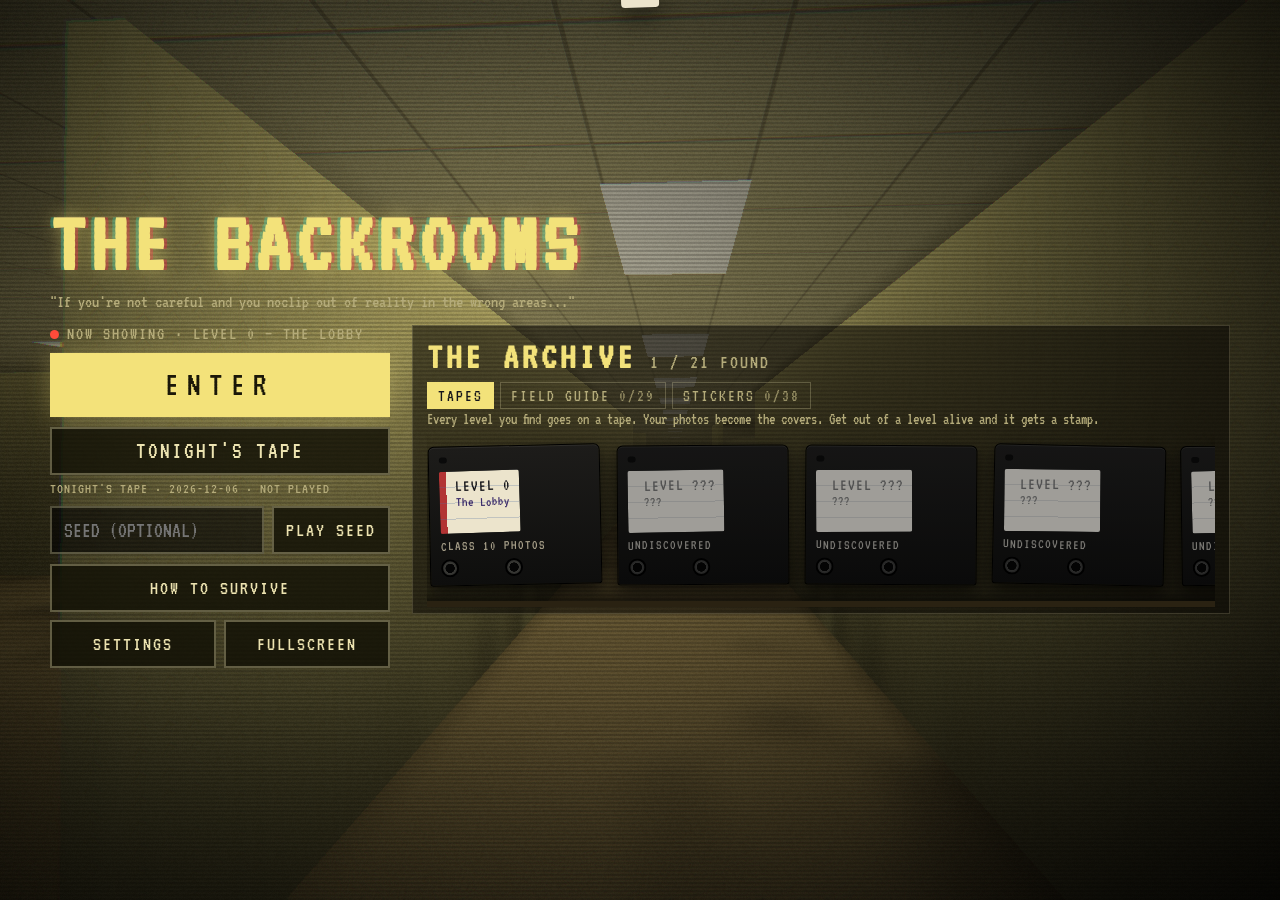
==== commit 7a7d9527: "Add Level 12 — Matrix A small, painfully bright white room with a table, a chair, a locked door, a h" ====
--- a/index.html
+++ b/index.html
@@ -205,6 +205,7 @@
           <li><b>Level 9</b> (the end of Level 8's 9th Road): stay on the sidewalk, especially in the fog. Search the houses for supplies. Don't stare at the tall figures in the yards. Follow the arrows on the street signs.</li>
           <li><b>Level 10</b> (off the walkway in Level 9's grass fields): safe, mostly. Don't stand still on the soil for long. Drink from the lakes; search the barns. Follow the dirt tracks a long way for Level 11.</li>
           <li><b>Level 11</b> (follow Level 9's arrows, or Level 10's tracks): safe while you leave things alone. Search the open shops; drink from their taps. Touch a Lucky Crane. Every odd shop, alley, grate and bus is a one-way exit; the shrubs are Level 63.</li>
+          <li><b>Level 12</b> (a too-white window in Level 11): read the notes as you sit. Sit a quarter turn of the clock, try the door, go through a copycat door out in the white, then try the door again after exactly one turn. Don't wander far.</li>
           <li><b>Level 14</b> (sometimes, through Level 4's windows, or falling from Level 63): it's beautiful. Don't listen. Cover your ears, follow the sound of water and stay near it. Don't stand still among the guests, and don't stare at the children.</li>
           <li><b>Level 15</b> (a white door in Level 14's forest): safe, but there's no Almond Water. Talk to Enric. Read the computers: three files fit together into a map to the door with no symbol over it. It's the way out.</li>
           <li><b>Level 63</b> (a rare metal door in Level 5): high in the sky and completely safe. Sit at a Meditation Point to clear your head. Monkey bars only hold as long as your stamina. Falling isn't fatal; you wake up somewhere else.</li>
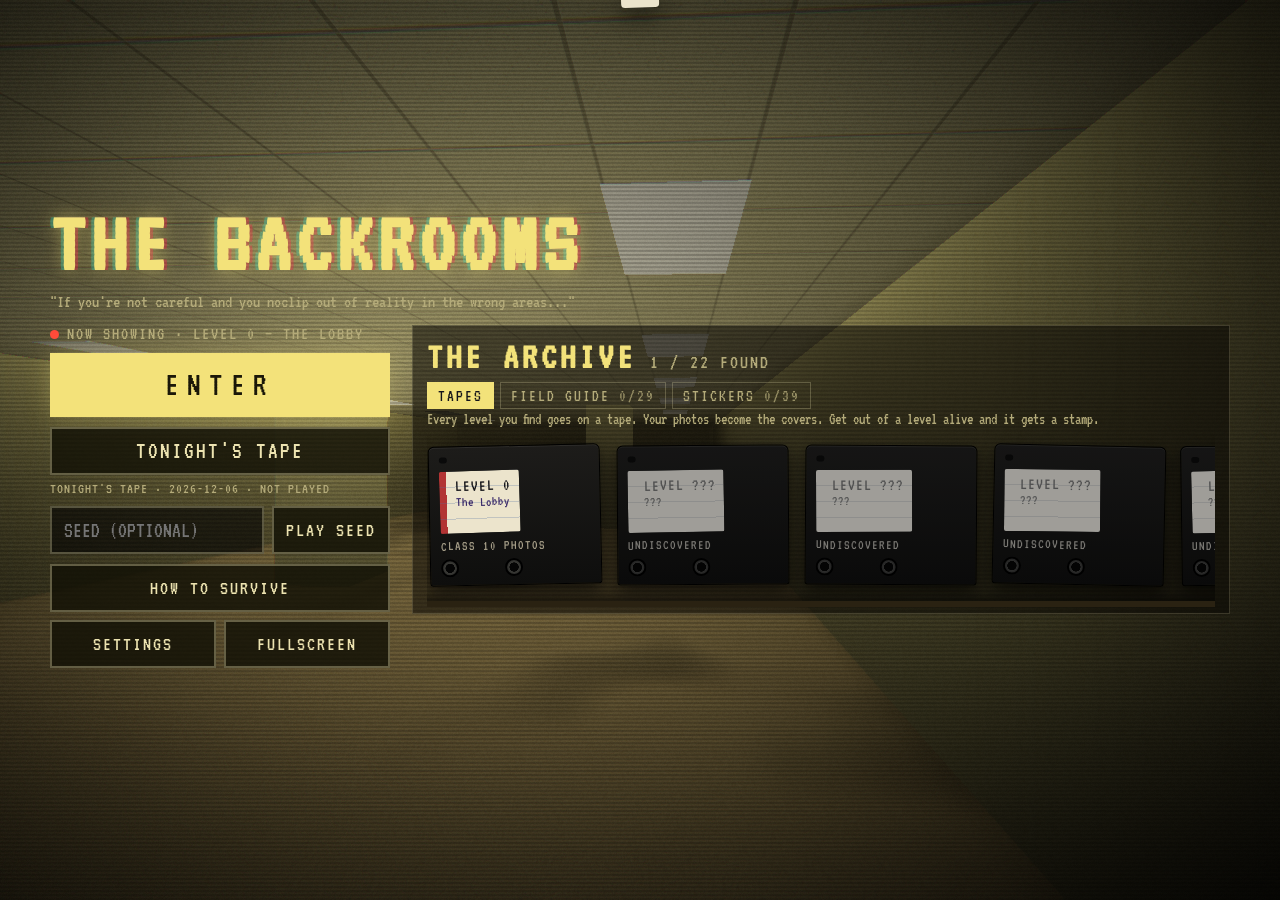
==== commit bc330e1d: "Add Level 13 — The Boiling Frogs An endless 290-floor apartment building streamed by floor: beige pa" ====
--- a/index.html
+++ b/index.html
@@ -64,6 +64,7 @@
       <div class="stat" id="stat-battery"><label>BATTERY</label><div class="bar"><div class="fill"></div></div></div>
       <div class="stat hidden" id="stat-breath"><label>BREATH</label><div class="bar"><div class="fill"></div></div></div>
       <div class="stat hidden" id="stat-warmth"><label>WARMTH</label><div class="bar"><div class="fill"></div></div></div>
+      <div class="stat hidden" id="stat-home"><label>COMFORT</label><div class="bar"><div class="fill"></div></div></div>
       <div class="stat hidden" id="stat-hull"><label>BOAT HULL</label><div class="bar"><div class="fill"></div></div></div>
       <button id="bag" aria-label="Open backpack"><label>BACKPACK <small id="bag-key">TAB</small></label>
         <div class="bag-slots"><div class="bag-slot" id="bag-slot0"><span class="empty">EMPTY</span></div><div class="bag-slot" id="bag-slot1"><span class="empty">EMPTY</span></div><div class="bag-slot" id="bag-slot2"><span class="empty">EMPTY</span></div><div class="bag-slot" id="bag-slot3"><span class="empty">EMPTY</span></div></div>
@@ -206,6 +207,7 @@
           <li><b>Level 10</b> (off the walkway in Level 9's grass fields): safe, mostly. Don't stand still on the soil for long. Drink from the lakes; search the barns. Follow the dirt tracks a long way for Level 11.</li>
           <li><b>Level 11</b> (follow Level 9's arrows, or Level 10's tracks): safe while you leave things alone. Search the open shops; drink from their taps. Touch a Lucky Crane. Every odd shop, alley, grate and bus is a one-way exit; the shrubs are Level 63.</li>
           <li><b>Level 12</b> (a too-white window in Level 11): read the notes as you sit. Sit a quarter turn of the clock, try the door, go through a copycat door out in the white, then try the door again after exactly one turn. Don't wander far.</li>
+          <li><b>Level 13</b> (a white staircase in Level 12): eat from the fridges, but don't settle in: watch the COMFORT bar and get back out to the halls. Plain unnumbered doors lead to Level 0; the lifts go down a long way.</li>
           <li><b>Level 14</b> (sometimes, through Level 4's windows, or falling from Level 63): it's beautiful. Don't listen. Cover your ears, follow the sound of water and stay near it. Don't stand still among the guests, and don't stare at the children.</li>
           <li><b>Level 15</b> (a white door in Level 14's forest): safe, but there's no Almond Water. Talk to Enric. Read the computers: three files fit together into a map to the door with no symbol over it. It's the way out.</li>
           <li><b>Level 63</b> (a rare metal door in Level 5): high in the sky and completely safe. Sit at a Meditation Point to clear your head. Monkey bars only hold as long as your stamina. Falling isn't fatal; you wake up somewhere else.</li>
--- a/css/style.css
+++ b/css/style.css
@@ -315,6 +315,7 @@
 #stat-breath .fill { background: #8fd0e8; }
 #stat-warmth .fill { background: #e8a070; }
 #stat-hull .fill { background: #c8b090; }
+#stat-home .fill { background: #d8b8e0; }
 .stat.low .fill { background: var(--bad); }
 
 /* A boss's health, top centre. */
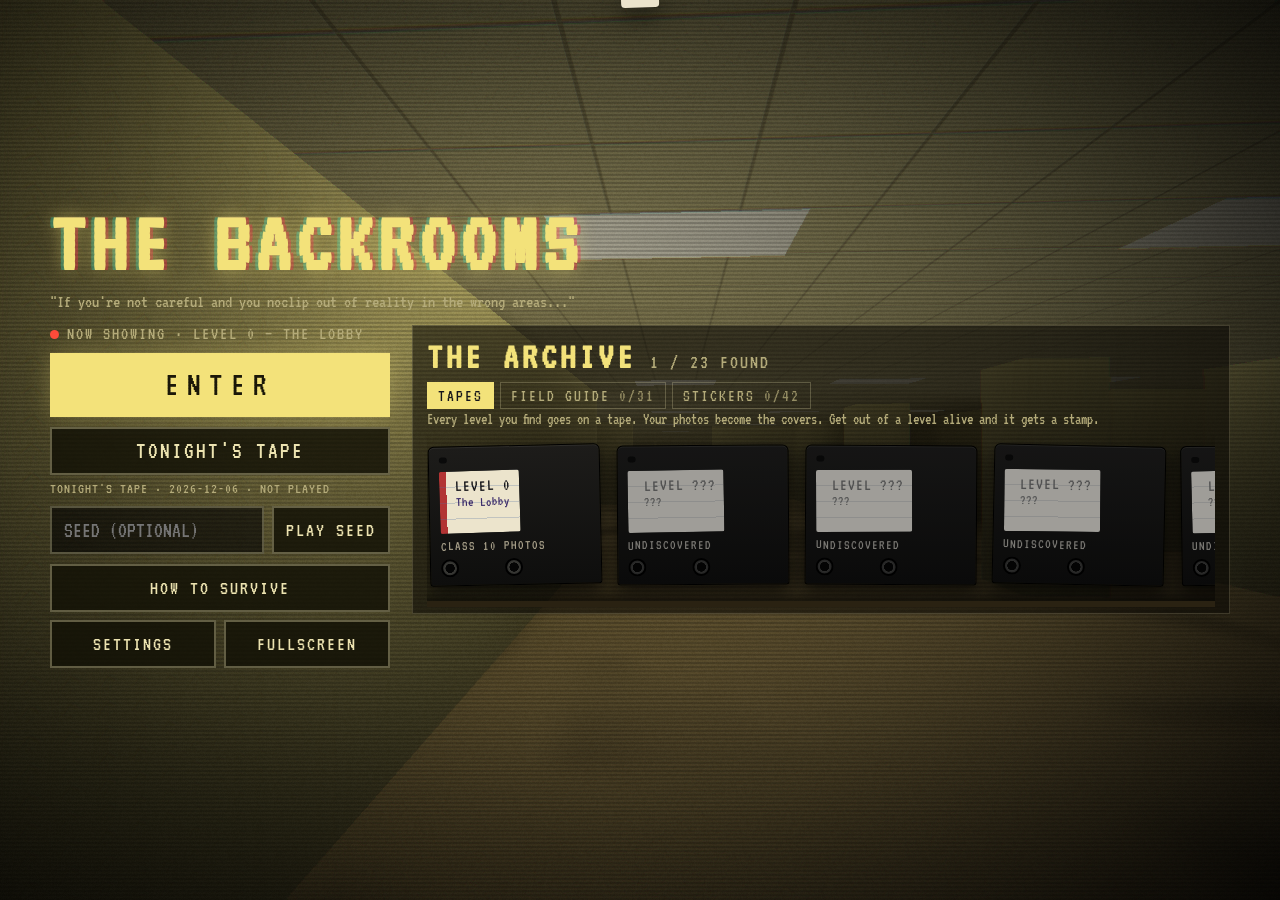
==== commit 15b2b766: "Add Level 11.3 — The Red Light District Level 11's city retuned into a crimson, moonless metropolis " ====
--- a/index.html
+++ b/index.html
@@ -207,6 +207,7 @@
           <li><b>Level 10</b> (off the walkway in Level 9's grass fields): safe, mostly. Don't stand still on the soil for long. Drink from the lakes; search the barns. Follow the dirt tracks a long way for Level 11.</li>
           <li><b>Level 11</b> (follow Level 9's arrows, or Level 10's tracks): safe while you leave things alone. Search the open shops; drink from their taps. Touch a Lucky Crane. Every odd shop, alley, grate and bus is a one-way exit; the shrubs are Level 63.</li>
           <li><b>Level 12</b> (a too-white window in Level 11): read the notes as you sit. Sit a quarter turn of the clock, try the door, go through a copycat door out in the white, then try the door again after exactly one turn. Don't wander far.</li>
+          <li><b>Level 11.3</b> (a red-windowed building in Level 11): keep moving and don't get cornered. Look at the Servants to freeze them, but don't let a pack bunch up round you. Don't listen to the Ambassadors. Find a mask. Head for the waterfront: an unbroken bridge leads back to Level 11.</li>
           <li><b>Level 13</b> (a white staircase in Level 12): eat from the fridges, but don't settle in: watch the COMFORT bar and get back out to the halls. Plain unnumbered doors lead to Level 0; the lifts go down a long way.</li>
           <li><b>Level 14</b> (sometimes, through Level 4's windows, or falling from Level 63): it's beautiful. Don't listen. Cover your ears, follow the sound of water and stay near it. Don't stand still among the guests, and don't stare at the children.</li>
           <li><b>Level 15</b> (a white door in Level 14's forest): safe, but there's no Almond Water. Talk to Enric. Read the computers: three files fit together into a map to the door with no symbol over it. It's the way out.</li>
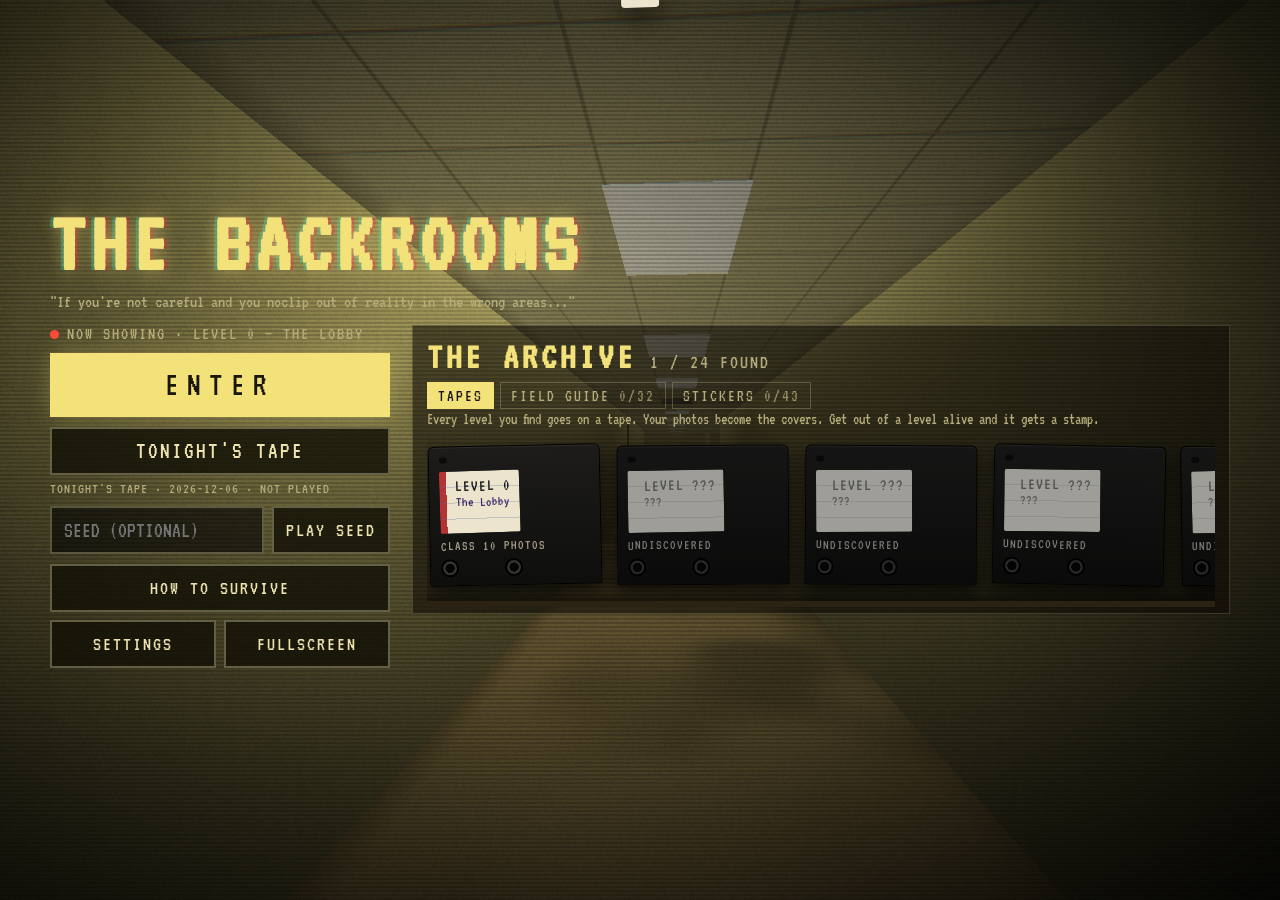
==== commit 87b9937d: "Add Level 10.2 — Hay Bale Heaven Level 10's land retuned (a subclass) under a clear blue sky: golden" ====
--- a/index.html
+++ b/index.html
@@ -205,6 +205,7 @@
           <li><b>Level 8</b> (Level 7's underwater cave, or a pool in Level 6): it's dark and your batteries die fast. Drink from the water (E). Follow the Light Guides, then the 9th Road's stakes. Cover your mouth in the gas. When the water rises, climb.</li>
           <li><b>Level 9</b> (the end of Level 8's 9th Road): stay on the sidewalk, especially in the fog. Search the houses for supplies. Don't stare at the tall figures in the yards. Follow the arrows on the street signs.</li>
           <li><b>Level 10</b> (off the walkway in Level 9's grass fields): safe, mostly. Don't stand still on the soil for long. Drink from the lakes; search the barns. Follow the dirt tracks a long way for Level 11.</li>
+          <li><b>Level 10.2</b> (push into the hay in a Level 10 barn): never touch a hay bale; if the Hayruler screams, run. Keep away from the cows, and out of the flower patches. Talk to the Harvesters, but never go into their hut. At night, jump into a puddle (Level 4), or find the bale that fades in and out (Level 10).</li>
           <li><b>Level 11</b> (follow Level 9's arrows, or Level 10's tracks): safe while you leave things alone. Search the open shops; drink from their taps. Touch a Lucky Crane. Every odd shop, alley, grate and bus is a one-way exit; the shrubs are Level 63.</li>
           <li><b>Level 12</b> (a too-white window in Level 11): read the notes as you sit. Sit a quarter turn of the clock, try the door, go through a copycat door out in the white, then try the door again after exactly one turn. Don't wander far.</li>
           <li><b>Level 11.3</b> (a red-windowed building in Level 11): keep moving and don't get cornered. Look at the Servants to freeze them, but don't let a pack bunch up round you. Don't listen to the Ambassadors. Find a mask. Head for the waterfront: an unbroken bridge leads back to Level 11.</li>
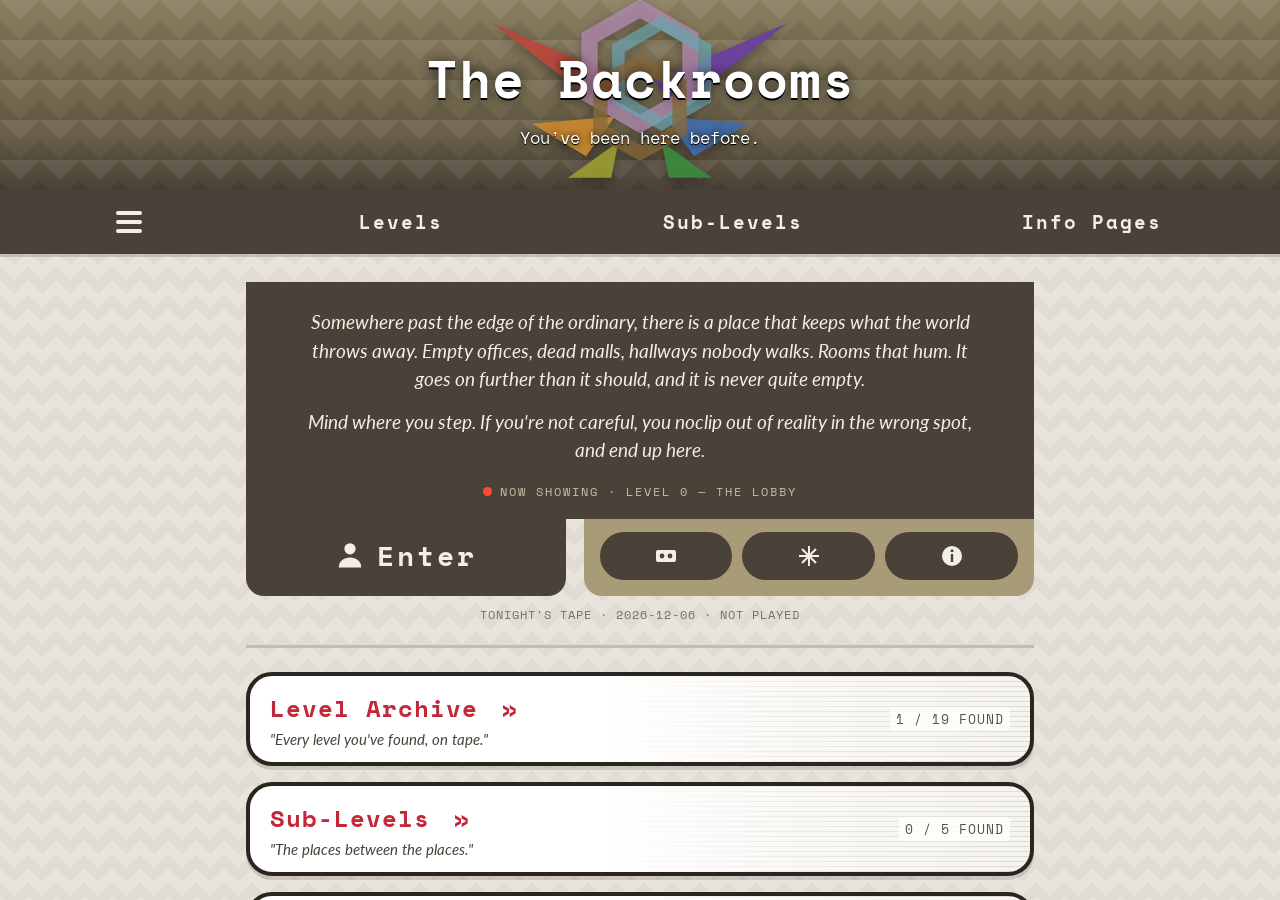
==== commit 21265770: "Rework the main menu as a wiki page with windows The main menu now looks like a page of the Backroom" ====
--- a/index.html
+++ b/index.html
@@ -11,7 +11,7 @@
   <link rel="manifest" href="manifest.webmanifest">
   <link rel="preconnect" href="https://fonts.googleapis.com">
   <link rel="preconnect" href="https://fonts.gstatic.com" crossorigin>
-  <link href="https://fonts.googleapis.com/css2?family=VT323&family=Permanent+Marker&display=swap" rel="stylesheet">
+  <link href="https://fonts.googleapis.com/css2?family=VT323&family=Permanent+Marker&family=Space+Mono:wght@400;700&family=Lato:ital,wght@0,400;0,700;1,400&display=swap" rel="stylesheet">
   <link rel="stylesheet" href="css/style.css">
   <script type="importmap">
     { "imports": { "three": "./vendor/three.module.min.js" } }
@@ -98,49 +98,87 @@
   <!-- Screens -->
   <div id="screens">
     <section class="screen" id="screen-menu">
-      <div class="menu-wrap">
-        <header class="menu-head">
-          <h1 class="title">THE BACKROOMS</h1>
-          <p class="tagline">"If you're not careful and you noclip out of reality in the wrong areas..."</p>
+      <div class="wiki">
+        <header class="wiki-banner">
+          <svg class="wiki-logo" viewBox="0 0 200 140" aria-hidden="true">
+            <path d="M18 30 L92 62 L80 78 Z" fill="#b8473a"/>
+            <path d="M182 30 L108 62 L120 78 Z" fill="#6a3fa0"/>
+            <path d="M40 86 L86 82 L70 104 Z" fill="#c8862e"/>
+            <path d="M160 86 L114 82 L130 104 Z" fill="#3f6aa8"/>
+            <path d="M60 116 L88 96 L84 116 Z" fill="#9a9a32"/>
+            <path d="M140 116 L112 96 L116 116 Z" fill="#3a8a3a"/>
+            <polygon points="100,22 128,38 128,70 100,86 72,70 72,38" fill="none" stroke="#b08ab0" stroke-width="9" opacity="0.85"/>
+            <polygon points="112,30 136,44 136,72 112,86 88,72 88,44" fill="none" stroke="#6aa8b8" stroke-width="7" opacity="0.7"/>
+            <polygon points="100,52 122,64 122,90 100,102 78,90 78,64" fill="none" stroke="#8a6a3a" stroke-width="8" opacity="0.8"/>
+          </svg>
+          <div class="wiki-title">
+            <h1>The Backrooms</h1>
+            <p>You've been here before.</p>
+          </div>
         </header>
-        <div class="menu-grid">
-          <div class="menu-side">
+        <nav class="wiki-nav">
+          <button class="wnav-burger" id="wnav-burger" aria-label="Menu"><i></i><i></i><i></i></button>
+          <button class="wnav" data-modal="levels">Levels</button>
+          <button class="wnav" data-modal="sub">Sub-Levels</button>
+          <button class="wnav" data-modal="info">Info Pages</button>
+        </nav>
+        <div class="wiki-drawer hidden" id="wiki-drawer">
+          <button class="wdraw" id="btn-howto">How to Survive</button>
+          <button class="wdraw" id="btn-settings">Settings</button>
+          <button class="wdraw" id="btn-fullscreen">Fullscreen</button>
+          <button class="wdraw" data-modal="guide">Field Guide</button>
+          <button class="wdraw" data-modal="stickers">Stickers</button>
+        </div>
+        <main class="wiki-page">
+          <div class="wiki-quote">
+            <p>Somewhere past the edge of the ordinary, there is a place that keeps what the world throws away. Empty offices, dead malls, hallways nobody walks. Rooms that hum. It goes on further than it should, and it is never quite empty.</p>
+            <p>Mind where you step. If you're not careful, you noclip out of reality in the wrong spot, and end up here.</p>
             <p class="now-showing"><span class="dot"></span>NOW SHOWING &middot; <span id="menu-level">LEVEL 0 &mdash; THE LOBBY</span></p>
-            <button class="mbtn primary big-enter" id="btn-start">ENTER</button>
-            <button class="mbtn" id="btn-daily">TONIGHT'S TAPE</button>
-            <p class="daily-info" id="daily-info"></p>
-            <div class="seed-row">
-              <input id="seed-input" placeholder="SEED (optional)" maxlength="16" autocomplete="off" autocapitalize="characters" spellcheck="false">
-              <button class="mbtn small" id="btn-seed">PLAY SEED</button>
+          </div>
+          <div class="wiki-actions">
+            <button class="wiki-join" id="btn-start"><svg viewBox="0 0 24 24" aria-hidden="true"><circle cx="12" cy="7" r="4.5"/><path d="M3 22c0-5 4-8 9-8s9 3 9 8z"/></svg>Enter</button>
+            <div class="wiki-pills">
+              <button class="wiki-pill" id="btn-daily" title="Tonight's tape" aria-label="Tonight's tape"><svg viewBox="0 0 24 24" aria-hidden="true"><rect x="2" y="6" width="20" height="12" rx="2"/><circle cx="8" cy="12" r="2.4" fill="#4a4238"/><circle cx="16" cy="12" r="2.4" fill="#4a4238"/></svg></button>
+              <button class="wiki-pill" id="btn-seedopen" title="Play a seed" aria-label="Play a seed"><svg viewBox="0 0 24 24" aria-hidden="true"><path d="M12 2v20M2 12h20M5 5l14 14M19 5L5 19" stroke="currentColor" stroke-width="2"/></svg></button>
+              <button class="wiki-pill" data-modal="info" title="Info" aria-label="Info"><svg viewBox="0 0 24 24" aria-hidden="true"><circle cx="12" cy="12" r="10"/><rect x="10.8" y="10" width="2.4" height="8" fill="#4a4238"/><circle cx="12" cy="6.8" r="1.5" fill="#4a4238"/></svg></button>
             </div>
-            <div class="side-btns">
-              <button class="mbtn small" id="btn-howto">HOW TO SURVIVE</button>
-              <button class="mbtn small" id="btn-settings">SETTINGS</button>
-              <button class="mbtn small" id="btn-fullscreen">FULLSCREEN</button>
+          </div>
+          <p class="daily-info" id="daily-info"></p>
+          <hr class="wiki-rule">
+          <button class="wiki-card" data-modal="levels"><b>Level Archive <span>&raquo;</span></b><em>"Every level you've found, on tape."</em><i id="archive-count"></i></button>
+          <button class="wiki-card" data-modal="sub"><b>Sub-Levels <span>&raquo;</span></b><em>"The places between the places."</em><i id="sub-count"></i></button>
+          <button class="wiki-card" data-modal="guide"><b>Field Guide <span>&raquo;</span></b><em>"Know what's following you."</em><i id="guide-count"></i></button>
+          <button class="wiki-card" data-modal="stickers"><b>Stickers <span>&raquo;</span></b><em>"Small goals for a long walk."</em><i id="sticker-count"></i></button>
+          <p class="records" id="records"></p>
+        </main>
+      </div>
+      <div class="wiki-modal hidden" id="wiki-modal" role="dialog" aria-modal="true">
+        <div class="wm-box">
+          <div class="wm-head">
+            <h2 id="wm-title">Levels</h2>
+            <button class="wm-x" id="wm-close" aria-label="Close">&times;</button>
+          </div>
+          <div class="wm-meta" id="wm-meta"></div>
+          <div class="wm-body">
+            <div class="wm-pane" data-pane="levels"><p class="wm-sub">Every level you've found goes on a tape. Your photos become the covers. Get out of a level alive and it gets a stamp. Pick a tape to watch the footage.</p><div class="shelf" id="unlocked-levels"></div></div>
+            <div class="wm-pane" data-pane="sub"><p class="wm-sub">Sub-levels hang off the main levels: odd corners, wrong turns, versions of a place that went bad. You won't find them by walking straight.</p><div class="shelf" id="sub-levels"></div></div>
+            <div class="wm-pane" data-pane="guide"><p class="wm-sub">Photograph an entity (V, or the camera button) to document it. Your photo goes in the guide.</p><div class="guide" id="guide"></div></div>
+            <div class="wm-pane" data-pane="stickers"><p class="wm-sub">Small things to do in the Backrooms. Each one gets you a sticker.</p><div class="stickers" id="stickers"></div></div>
+            <div class="wm-pane" data-pane="info">
+              <p class="wm-sub">Survival Difficulty: depends on you.</p>
+              <div class="wm-links">
+                <button class="wiki-card" data-go="howto"><b>How to Survive <span>&raquo;</span></b><em>"Controls, and what to do on each level."</em></button>
+                <button class="wiki-card" data-go="settings"><b>Settings <span>&raquo;</span></b><em>"Volume, sensitivity, quality."</em></button>
+                <button class="wiki-card" data-modal="guide"><b>Field Guide <span>&raquo;</span></b><em>"Entities you've documented."</em></button>
+                <button class="wiki-card" data-modal="stickers"><b>Stickers <span>&raquo;</span></b><em>"Your sticker board."</em></button>
+              </div>
             </div>
-            <p class="records" id="records"></p>
-          </div>
-          <div class="archive">
-            <div class="archive-head">
-              <h2>THE ARCHIVE</h2>
-              <span id="archive-count"></span>
-            </div>
-            <div class="archive-tabs">
-              <button class="atab on" data-tab="tapes">TAPES</button>
-              <button class="atab" data-tab="guide">FIELD GUIDE <span id="guide-count"></span></button>
-              <button class="atab" data-tab="stickers">STICKERS <span id="sticker-count"></span></button>
-            </div>
-            <div class="apane" data-pane="tapes">
-              <p class="archive-sub">Every level you find goes on a tape. Your photos become the covers. Get out of a level alive and it gets a stamp.</p>
-              <div class="shelf" id="unlocked-levels"></div>
-            </div>
-            <div class="apane hidden" data-pane="guide">
-              <p class="archive-sub">Photograph an entity to document it. Your photo goes in the guide.</p>
-              <div class="guide" id="guide"></div>
-            </div>
-            <div class="apane hidden" data-pane="stickers">
-              <p class="archive-sub">Small things to do in the Backrooms. Each one gets you a sticker.</p>
-              <div class="stickers" id="stickers"></div>
+            <div class="wm-pane" data-pane="seed">
+              <p class="wm-sub">Same seed, same Backrooms. Type one a friend gave you, or leave it blank for a random one.</p>
+              <div class="seed-row">
+                <input id="seed-input" placeholder="SEED" maxlength="16" autocomplete="off" autocapitalize="characters" spellcheck="false">
+                <button class="wiki-btn" id="btn-seed">Play Seed</button>
+              </div>
             </div>
           </div>
         </div>
--- a/css/style.css
+++ b/css/style.css
@@ -850,3 +850,265 @@
 .route { margin: 6px auto 0; max-width: 640px; font-size: 18px; letter-spacing: 1px; color: var(--accent); line-height: 1.4; }
 .route:empty, .new-stickers:empty { display: none; }
 .new-stickers { font-size: 24px; }
+
+/* ---------- The main menu, as a wiki page ---------- */
+
+#screen-menu {
+  --w-dark: #4a4238;
+  --w-darker: #3a332b;
+  --w-tan: #a89c78;
+  --w-paper: #e8e4dc;
+  --w-ink: #2a251f;
+  --w-red: #c42838;
+  --w-mono: 'Space Mono', 'Courier New', ui-monospace, monospace;
+  --w-sans: 'Lato', system-ui, -apple-system, 'Segoe UI', sans-serif;
+  background:
+    linear-gradient(135deg, rgba(0, 0, 0, 0.035) 25%, transparent 25%) -14px 0 / 28px 28px,
+    linear-gradient(225deg, rgba(0, 0, 0, 0.035) 25%, transparent 25%) -14px 0 / 28px 28px,
+    linear-gradient(315deg, rgba(0, 0, 0, 0.035) 25%, transparent 25%) 0 0 / 28px 28px,
+    linear-gradient(45deg, rgba(0, 0, 0, 0.035) 25%, transparent 25%) 0 0 / 28px 28px,
+    var(--w-paper);
+  color: var(--w-ink);
+  align-items: flex-start;
+  padding: 0 0 calc(var(--safe-b) + 24px);
+  font-family: var(--w-sans);
+  -webkit-user-select: none;
+  user-select: none;
+}
+#screen-menu button { cursor: pointer; }
+
+.wiki { width: 100%; display: flex; flex-direction: column; align-items: center; }
+
+/* The banner: tan chevrons, the logo, the name. */
+.wiki-banner {
+  position: relative;
+  width: 100%;
+  padding: calc(var(--safe-t) + 18px) calc(var(--safe-r) + 16px) 18px calc(var(--safe-l) + 16px);
+  display: flex;
+  align-items: center;
+  justify-content: center;
+  min-height: 190px;
+  background:
+    linear-gradient(135deg, rgba(255, 255, 255, 0.07) 25%, transparent 25%) -20px 0 / 40px 40px,
+    linear-gradient(225deg, rgba(255, 255, 255, 0.07) 25%, transparent 25%) -20px 0 / 40px 40px,
+    linear-gradient(315deg, rgba(0, 0, 0, 0.08) 25%, transparent 25%) 0 0 / 40px 40px,
+    linear-gradient(45deg, rgba(0, 0, 0, 0.08) 25%, transparent 25%) 0 0 / 40px 40px,
+    linear-gradient(180deg, #8a7e60 0%, #6a6048 70%, var(--w-dark) 100%);
+  overflow: hidden;
+}
+.wiki-logo { position: absolute; width: min(360px, 82vw); height: auto; opacity: 0.92; filter: drop-shadow(0 4px 6px rgba(0, 0, 0, 0.35)); }
+.wiki-title { position: relative; text-align: center; }
+.wiki-title h1 {
+  margin: 0;
+  font-family: var(--w-mono);
+  font-weight: 700;
+  font-size: clamp(30px, 6vw, 52px);
+  color: #fff;
+  letter-spacing: 1px;
+  text-shadow: 0 2px 0 #000, 0 0 12px rgba(0, 0, 0, 0.6);
+}
+.wiki-title p { margin: 8px 0 0; font-family: var(--w-mono); font-size: clamp(13px, 2.2vw, 17px); color: #fff; text-shadow: 0 1px 0 #000, 0 0 6px #000; }
+
+/* The nav bar. */
+.wiki-nav {
+  width: 100%;
+  display: flex;
+  align-items: center;
+  justify-content: space-around;
+  gap: 4px;
+  padding: 10px calc(var(--safe-r) + 10px) 10px calc(var(--safe-l) + 10px);
+  background: var(--w-dark);
+  box-shadow: 0 3px 0 rgba(0, 0, 0, 0.15);
+  position: relative;
+  z-index: 2;
+}
+.wnav, .wdraw {
+  background: none;
+  border: 0;
+  color: #f4efe4;
+  font-family: var(--w-mono);
+  font-weight: 700;
+  font-size: clamp(14px, 2.6vw, 19px);
+  letter-spacing: 2px;
+  padding: 8px 10px;
+  border-radius: 6px;
+}
+.wnav:hover, .wnav:focus-visible, .wdraw:hover, .wdraw:focus-visible { background: rgba(255, 255, 255, 0.1); outline: none; }
+.wnav-burger { background: none; border: 0; padding: 8px; display: flex; flex-direction: column; gap: 5px; }
+.wnav-burger i { display: block; width: 26px; height: 4px; border-radius: 2px; background: #f4efe4; }
+.wiki-drawer {
+  width: 100%;
+  display: flex;
+  flex-wrap: wrap;
+  justify-content: center;
+  gap: 4px;
+  padding: 6px 10px 10px;
+  background: var(--w-darker);
+}
+.wdraw { font-size: 15px; font-weight: 400; }
+
+.wiki-page { width: min(820px, 100%); padding: 28px calc(var(--safe-r) + 16px) 0 calc(var(--safe-l) + 16px); display: flex; flex-direction: column; }
+
+/* The quote box and the tabbed buttons under it. */
+.wiki-quote {
+  background: var(--w-dark);
+  color: #f4efe4;
+  padding: 26px clamp(18px, 6vw, 56px) 18px;
+  text-align: center;
+  font-style: italic;
+  font-size: clamp(15px, 2.3vw, 19px);
+  line-height: 1.5;
+}
+.wiki-quote p { margin: 0 0 14px; }
+.wiki-quote .now-showing {
+  font-style: normal;
+  font-family: var(--w-mono);
+  font-size: 12px;
+  letter-spacing: 2px;
+  color: #c8bea4;
+  margin: 18px 0 0;
+  text-align: center;
+  white-space: normal;
+}
+.wiki-actions { display: grid; grid-template-columns: minmax(0, 0.9fr) minmax(0, 1.2fr); }
+.wiki-join {
+  display: flex;
+  align-items: center;
+  justify-content: center;
+  gap: 12px;
+  background: var(--w-dark);
+  color: #f4efe4;
+  border: 0;
+  border-radius: 0 0 18px 18px;
+  margin-right: 18px;
+  padding: 16px 12px 20px;
+  font-family: var(--w-mono);
+  font-weight: 700;
+  font-size: clamp(20px, 3.4vw, 28px);
+  letter-spacing: 3px;
+  transition: background 0.15s;
+}
+.wiki-join svg { width: 30px; height: 30px; fill: #f4efe4; }
+.wiki-join:hover, .wiki-join:focus-visible { background: #5a5044; outline: none; }
+.wiki-pills {
+  display: flex;
+  gap: 10px;
+  align-items: center;
+  justify-content: space-around;
+  background: var(--w-tan);
+  border-radius: 0 0 18px 18px;
+  padding: 12px 16px 14px;
+}
+.wiki-pill { flex: 1; display: flex; justify-content: center; align-items: center; background: var(--w-dark); color: #f4efe4; border: 0; border-radius: 999px; padding: 12px 0; min-width: 0; }
+.wiki-pill svg { width: 24px; height: 24px; fill: #f4efe4; stroke: none; }
+.wiki-pill:hover, .wiki-pill:focus-visible { background: #5a5044; outline: none; }
+#screen-menu .daily-info { font-family: var(--w-mono); font-size: 12px; letter-spacing: 1px; color: #7a6e58; text-align: center; margin: 10px 0 0; }
+.wiki-rule { width: 100%; border: 0; border-top: 3px solid #c8bca4; margin: 22px 0 24px; }
+
+/* Cards like the newsletter box: rounded, newsprint fading in on the right. */
+.wiki-card {
+  position: relative;
+  display: block;
+  width: 100%;
+  text-align: left;
+  margin: 0 0 16px;
+  padding: 14px 20px 14px;
+  border: 4px solid var(--w-ink);
+  border-radius: 26px;
+  background:
+    linear-gradient(90deg, #fff 45%, rgba(255, 255, 255, 0.55) 70%, rgba(255, 255, 255, 0.2)),
+    repeating-linear-gradient(0deg, rgba(0, 0, 0, 0.13) 0 1px, transparent 1px 5px),
+    #f4f1ea;
+  color: var(--w-ink);
+  font-family: var(--w-sans);
+  box-shadow: 0 4px 0 rgba(0, 0, 0, 0.12);
+  transition: transform 0.12s, box-shadow 0.12s;
+}
+.wiki-card:hover, .wiki-card:focus-visible { transform: translateY(-2px); box-shadow: 0 7px 0 rgba(0, 0, 0, 0.14); outline: none; }
+.wiki-card b { display: block; font-family: var(--w-mono); font-weight: 700; font-size: clamp(18px, 3vw, 24px); color: var(--w-red); letter-spacing: 1px; }
+.wiki-card b span { margin-left: 8px; }
+.wiki-card em { display: block; margin-top: 4px; font-size: 15px; color: #4a4238; }
+.wiki-card i { position: absolute; right: 20px; top: 50%; transform: translateY(-50%); font-style: normal; font-family: var(--w-mono); font-size: 13px; letter-spacing: 1px; color: #5a5044; background: rgba(255, 255, 255, 0.8); padding: 2px 6px; border-radius: 4px; }
+#screen-menu .records { font-family: var(--w-mono); font-size: 12px; letter-spacing: 1px; color: #7a6e58; text-align: center; margin: 8px 0 0; }
+
+/* The windows. */
+.wiki-modal {
+  position: fixed;
+  inset: 0;
+  z-index: 20;
+  display: flex;
+  align-items: center;
+  justify-content: center;
+  padding: calc(var(--safe-t) + 14px) calc(var(--safe-r) + 12px) calc(var(--safe-b) + 14px) calc(var(--safe-l) + 12px);
+  background: rgba(20, 16, 12, 0.6);
+  backdrop-filter: blur(3px);
+  -webkit-backdrop-filter: blur(3px);
+  animation: wm-fade 0.18s ease-out;
+}
+.wm-box {
+  width: min(1040px, 100%);
+  max-height: 100%;
+  display: flex;
+  flex-direction: column;
+  background: var(--w-paper);
+  border-radius: 14px;
+  overflow: hidden;
+  box-shadow: 0 20px 50px rgba(0, 0, 0, 0.5);
+  animation: wm-pop 0.2s ease-out;
+}
+.wm-head { display: flex; align-items: center; justify-content: space-between; background: var(--w-dark); padding: 12px 14px 12px 22px; }
+.wm-head h2 { margin: 0; font-family: var(--w-mono); font-weight: 700; color: #fff; font-size: clamp(20px, 3.4vw, 28px); letter-spacing: 1px; }
+.wm-x { background: var(--w-tan); color: var(--w-dark); border: 0; border-radius: 50%; width: 38px; height: 38px; font-size: 28px; line-height: 1; padding: 0; }
+.wm-x:hover, .wm-x:focus-visible { background: #fff; outline: none; }
+.wm-meta { font-family: var(--w-mono); font-size: 13px; letter-spacing: 2px; color: #5a5044; padding: 8px 22px; border-bottom: 2px solid #c8bca4; background: #ded8cc; }
+.wm-meta:empty { display: none; }
+.wm-body { overflow-y: auto; padding: 14px 18px 18px; touch-action: pan-y; -webkit-overflow-scrolling: touch; }
+.wm-sub { font-family: var(--w-sans); font-style: italic; font-size: 15px; color: #4a4238; margin: 0 4px 12px; }
+.wm-links .wiki-card { margin-bottom: 12px; }
+
+/* Inside a window, the shelf wraps instead of scrolling sideways. */
+.wm-body .shelf {
+  flex-wrap: wrap;
+  justify-content: center;
+  overflow: visible;
+  background: var(--w-dark);
+  border-radius: 10px;
+  padding: 18px 12px 20px;
+  border-bottom: 0;
+  box-shadow: inset 0 0 0 2px rgba(0, 0, 0, 0.25);
+}
+.wm-body .guide, .wm-body .stickers { background: var(--w-dark); border-radius: 10px; padding: 14px; }
+.wm-body .seed-row { max-width: 520px; margin: 4px auto 8px; }
+.wm-body .seed-row input { background: #fff; color: var(--w-ink); border: 3px solid var(--w-dark); border-radius: 10px; font-family: var(--w-mono); }
+.wiki-btn { background: var(--w-dark); color: #f4efe4; border: 0; border-radius: 10px; padding: 10px 18px; font-family: var(--w-mono); font-weight: 700; font-size: 16px; letter-spacing: 1px; white-space: nowrap; }
+.wiki-btn:hover, .wiki-btn:focus-visible { background: #5a5044; outline: none; }
+
+@keyframes wm-fade { from { opacity: 0; } }
+@keyframes wm-pop { from { transform: translateY(14px) scale(0.98); opacity: 0; } }
+
+@media (max-width: 560px) {
+  .wiki-banner { min-height: 150px; }
+  .wiki-card i { position: static; transform: none; display: inline-block; margin-top: 8px; }
+  .wiki-join { margin-right: 10px; letter-spacing: 2px; }
+  .wiki-pills { gap: 6px; padding: 10px; }
+  .wnav { letter-spacing: 1px; padding: 8px 6px; }
+}
+@media (max-height: 480px) {
+  .wiki-banner { min-height: 110px; padding-top: calc(var(--safe-t) + 8px); padding-bottom: 8px; }
+  .wiki-logo { width: 220px; }
+  .wiki-page { padding-top: 16px; }
+  .wiki-quote { padding: 14px 24px 10px; font-size: 15px; }
+}
+#sticker-toast:not(.show) { opacity: 0; transition: transform 0.35s cubic-bezier(.2, 1.4, .4, 1), opacity 0.2s 0.15s; }
+body.in-menu #rotate-hint { top: auto; bottom: calc(var(--safe-b) + 6px); color: #7a6e58; font-size: 15px; }
+#screen-menu #archive-count, #screen-menu #sub-count, #screen-menu #guide-count, #screen-menu #sticker-count { font-size: 13px; letter-spacing: 1px; color: #5a5044; }
+@media (max-width: 560px) {
+  .wm-body { padding: 10px 10px 14px; }
+  .wm-body .shelf { gap: 10px; padding: 12px 6px 14px; }
+  .wm-body .tape { width: calc(50% - 8px); max-width: 168px; padding: 6px 6px 5px; }
+  .wm-body .tape-label { min-height: 48px; padding: 4px 5px; }
+  .wm-body .tape-label b { font-size: 13px; padding-left: 5px; }
+  .wm-body .tape-label em { font-size: 11px; padding-left: 5px; }
+  .wm-body .tape-foot { font-size: 11px; }
+  .wm-body .tape-reels { display: none; }
+}
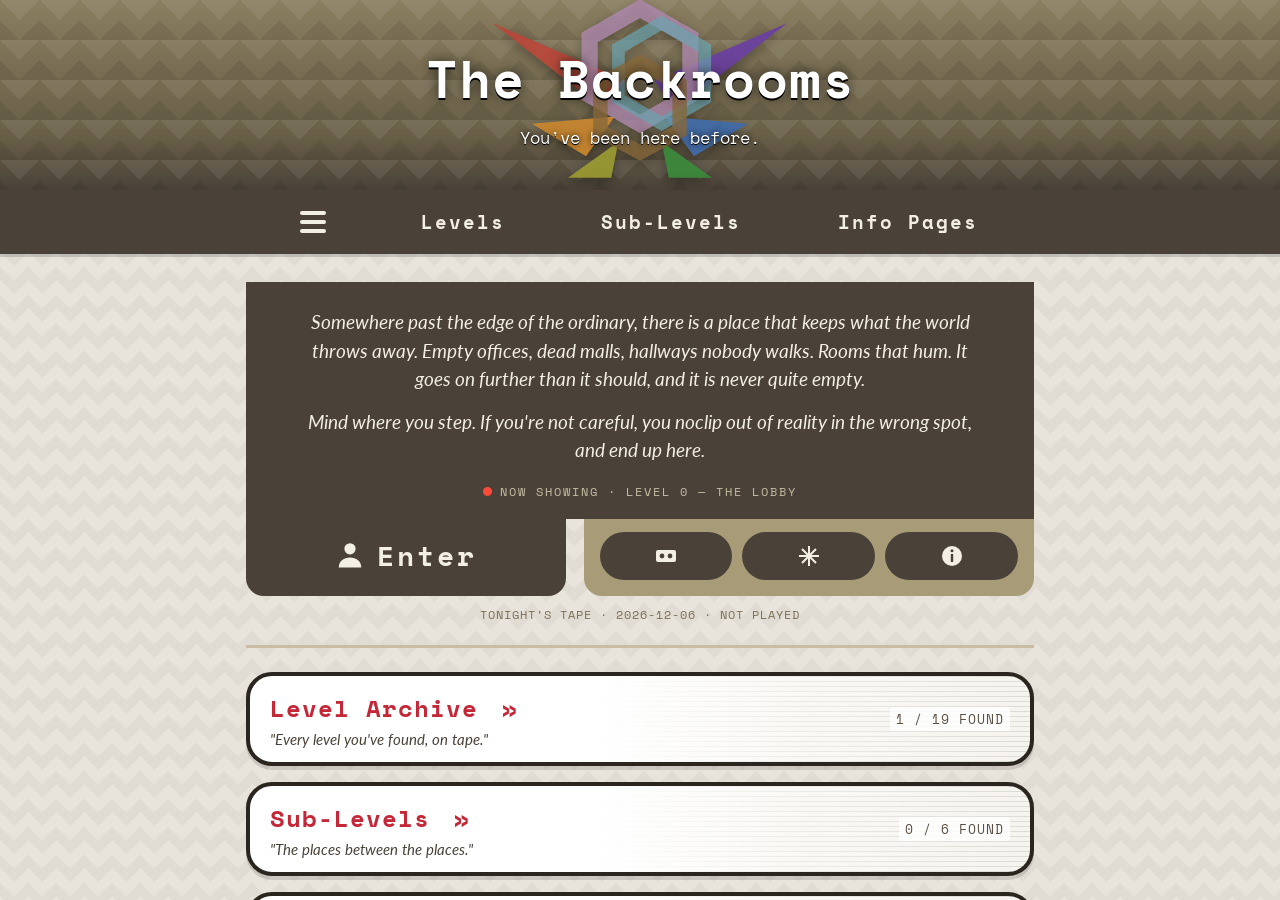
==== commit 012e0a2c: "Add Level 6.1 — Snackroom; force browsers to load fresh files Level 6.1: an endless 1980s mall food " ====
--- a/index.html
+++ b/index.html
@@ -2,6 +2,7 @@
 <html lang="en">
 <head>
   <meta charset="utf-8">
+  <meta http-equiv="Cache-Control" content="no-cache">
   <meta name="viewport" content="width=device-width, initial-scale=1, maximum-scale=1, user-scalable=no, viewport-fit=cover">
   <meta name="theme-color" content="#1a1708">
   <meta name="apple-mobile-web-app-capable" content="yes">
@@ -12,7 +13,7 @@
   <link rel="preconnect" href="https://fonts.googleapis.com">
   <link rel="preconnect" href="https://fonts.gstatic.com" crossorigin>
   <link href="https://fonts.googleapis.com/css2?family=VT323&family=Permanent+Marker&family=Space+Mono:wght@400;700&family=Lato:ital,wght@0,400;0,700;1,400&display=swap" rel="stylesheet">
-  <link rel="stylesheet" href="css/style.css">
+  <link rel="stylesheet" href="css/style.css?v=20261101b2">
   <script type="importmap">
     { "imports": { "three": "./vendor/three.module.min.js" } }
   </script>
@@ -243,6 +244,7 @@
           <li><b>Level 8</b> (Level 7's underwater cave, or a pool in Level 6): it's dark and your batteries die fast. Drink from the water (E). Follow the Light Guides, then the 9th Road's stakes. Cover your mouth in the gas. When the water rises, climb.</li>
           <li><b>Level 9</b> (the end of Level 8's 9th Road): stay on the sidewalk, especially in the fog. Search the houses for supplies. Don't stare at the tall figures in the yards. Follow the arrows on the street signs.</li>
           <li><b>Level 10</b> (off the walkway in Level 9's grass fields): safe, mostly. Don't stand still on the soil for long. Drink from the lakes; search the barns. Follow the dirt tracks a long way for Level 11.</li>
+          <li><b>Level 6.1</b> (trip on a wire in Level 6, or a DINER's back door in Level 11): safe. Eat, drink, rest: the vending machines and counters are free. Glass doors with daylight lead to Level 11.</li>
           <li><b>Level 10.2</b> (push into the hay in a Level 10 barn): never touch a hay bale; if the Hayruler screams, run. Keep away from the cows, and out of the flower patches. Talk to the Harvesters, but never go into their hut. At night, jump into a puddle (Level 4), or find the bale that fades in and out (Level 10).</li>
           <li><b>Level 11</b> (follow Level 9's arrows, or Level 10's tracks): safe while you leave things alone. Search the open shops; drink from their taps. Touch a Lucky Crane. Every odd shop, alley, grate and bus is a one-way exit; the shrubs are Level 63.</li>
           <li><b>Level 12</b> (a too-white window in Level 11): read the notes as you sit. Sit a quarter turn of the clock, try the door, go through a copycat door out in the white, then try the door again after exactly one turn. Don't wander far.</li>
@@ -333,6 +335,6 @@
   <div id="rotate-hint">Turn your phone sideways for the best view</div>
 
   <noscript>The Backrooms needs JavaScript and WebGL.</noscript>
-  <script type="module" src="src/main.js"></script>
+  <script type="module" src="src/main.js?v=20261101b"></script>
 </body>
 </html>
--- a/css/style.css
+++ b/css/style.css
@@ -1112,3 +1112,6 @@
   .wm-body .tape-foot { font-size: 11px; }
   .wm-body .tape-reels { display: none; }
 }
+@media (min-width: 900px) {
+  .wiki-nav { justify-content: center; gap: clamp(30px, 6vw, 90px); }
+}
